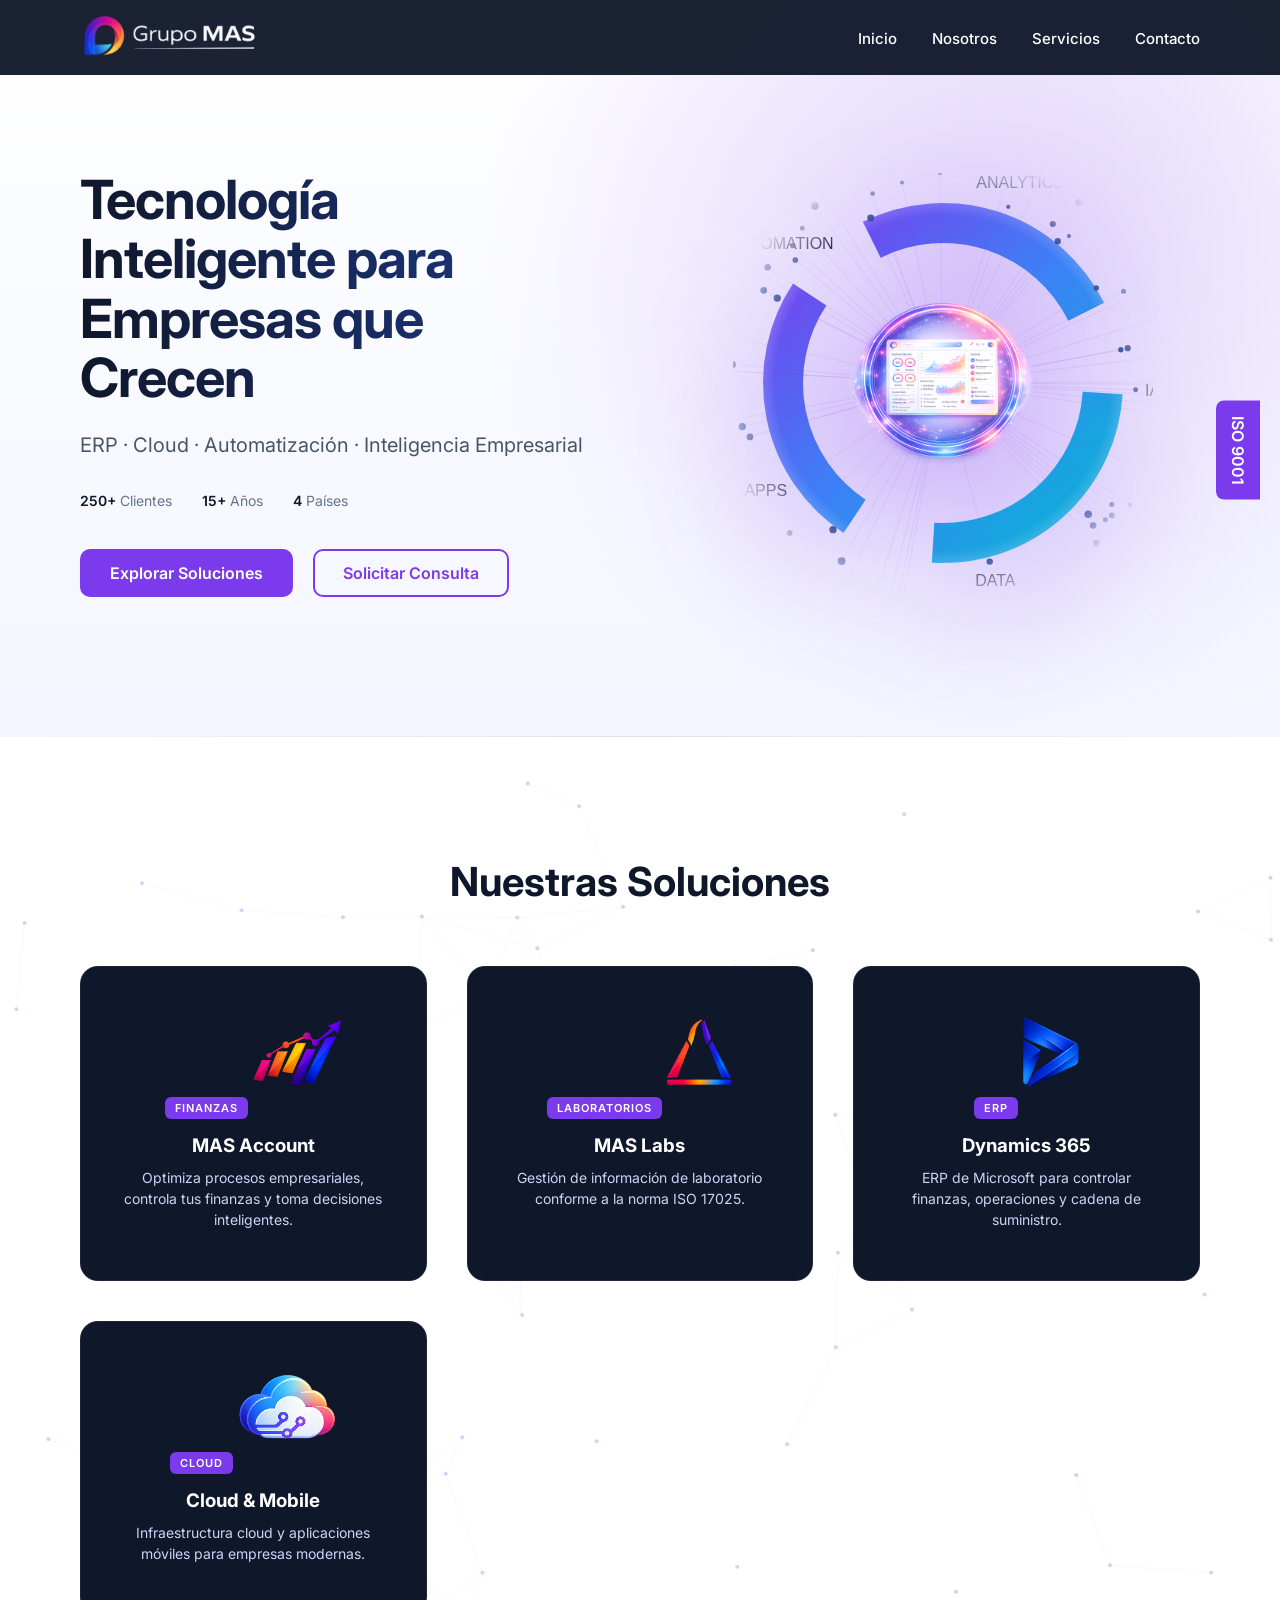
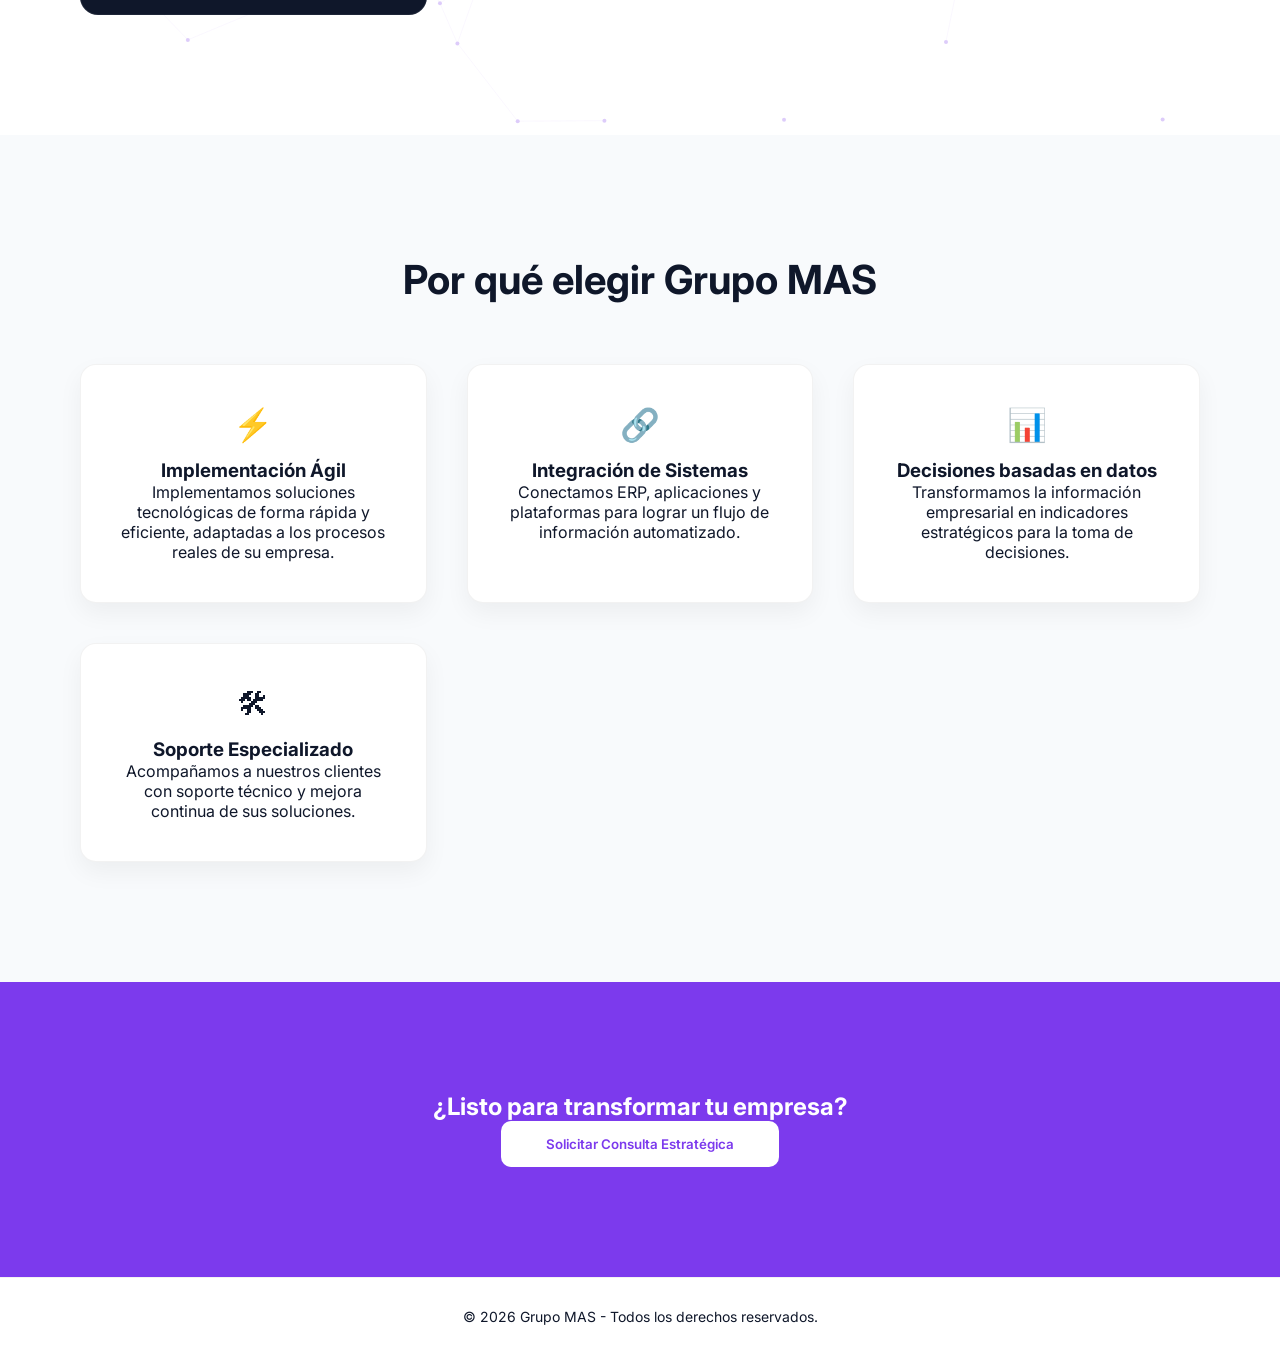
==== grupomas_pro_website/index.html @ be85bc99 "Add files via upload" ====
<!DOCTYPE html>
<html lang="es">
<head>
<meta charset="UTF-8">
<meta name="viewport" content="width=device-width, initial-scale=1.0">
<title>Grupo MAS | Tecnología Empresarial</title>

<link href="https://fonts.googleapis.com/css2?family=Inter:wght@400;500;600;700&display=swap" rel="stylesheet">

<style>
	
	/* ================= ISO LATERAL ================= */

.iso-tab{
position:fixed;
right:0;
top:50%;
transform:translateY(-50%);
z-index:9999;
display:flex;
align-items:center;
}

.iso-button{
background:#7c3aed;
color:white;
padding:15px 12px;
font-weight:600;
cursor:pointer;
border-radius:8px 0 0 8px;
writing-mode:vertical-rl;
text-orientation:mixed;
}

.iso-panel{
width:0;
overflow:hidden;
background:white;
transition:width 0.4s ease;
box-shadow:-5px 0 20px rgba(0,0,0,0.2);
display:flex;
align-items:center;
justify-content:center;
}

.iso-panel img{
width:100%;
height:auto;
max-width:300px;
margin:20px;
}

.iso-panel.open{
width:340px;
}

/* ================= RESET ================= */
*{
    margin:0;
    padding:0;
    box-sizing:border-box;
    font-family:'Inter',sans-serif;
}

body{
    background:#ffffff;
    color:#0f172a;
    overflow-x:hidden;
}

html{
    scroll-behavior:smooth;
}

/* ================= NAVBAR ================= */
.navbar{
    position:fixed;
    width:100%;
    height:75px;
    padding:0 80px;
    display:flex;
    align-items:center;
    justify-content:space-between;
    background:rgba(15,23,42,0.95);
    z-index:1000;
}

.logo{
    height:48px;
}

.navbar ul{
    list-style:none;
    display:flex;
    gap:35px;
}

.navbar a{
    text-decoration:none;
    color:white;
    font-size:15px;
    font-weight:500;
    transition:0.3s;
}

.navbar a:hover{
    color:#a78bfa;
}

/* ================= HERO ================= */
.hero{
    padding:170px 80px 140px;
    position:relative;
    overflow:hidden;
    background:
        radial-gradient(circle at 75% 35%, rgba(124,58,237,0.15) 0%, transparent 45%),
        linear-gradient(180deg,#ffffff 0%,#f4f6ff 100%);
}

/* halo grande decorativo */
.hero::before{
    content:"";
    position:absolute;
    width:1100px;
    height:1100px;
    background:radial-gradient(circle, rgba(124,58,237,0.08) 0%, transparent 70%);
    top:-350px;
    right:-350px;
    z-index:0;
}

/* línea inferior elegante */
.hero::after{
    content:"";
    position:absolute;
    bottom:0;
    left:0;
    width:100%;
    height:1px;
    background:linear-gradient(90deg, transparent, rgba(0,0,0,0.08), transparent);
}

.hero-container{
    position:relative;
    z-index:1;
    max-width:1200px;
    margin:auto;
    display:flex;
    align-items:center;
    justify-content:space-between;
    gap:90px;
}

.hero-text{
    flex:1;
}

.hero-badge{
    display:inline-block;
    font-size:13px;
    font-weight:600;
    letter-spacing:1px;
    text-transform:uppercase;
    color:#7c3aed;
    margin-bottom:20px;
}


	
.hero-text h1{
    font-size:54px;
    font-weight:700;
    line-height:1.1;
    margin-bottom:25px;
    letter-spacing:-1px;
    background:linear-gradient(90deg,#0f172a,#1e3a8a);
    -webkit-background-clip:text;
    -webkit-text-fill-color:transparent;
}

.hero-text p{
    font-size:20px;
    color:#475569;
    margin-bottom:35px;
}

.hero-stats{
    display:flex;
    gap:30px;
    margin-bottom:40px;
    font-size:14px;
    color:#64748b;
}

.hero-stats span{
    font-weight:600;
    color:#0f172a;
}

.hero-buttons{
    display:flex;
    gap:20px;
}

.btn-primary{
    background:#7c3aed;
    color:white;
    padding:14px 30px;
    border-radius:10px;
    text-decoration:none;
    font-weight:600;
    transition:0.3s ease;
}

.btn-primary:hover{
    transform:translateY(-3px);
    box-shadow:0 15px 30px rgba(124,58,237,0.4);
}

.btn-secondary{
    border:2px solid #7c3aed;
    color:#7c3aed;
    padding:12px 28px;
    border-radius:10px;
    text-decoration:none;
    font-weight:600;
    transition:0.3s ease;
}

.btn-secondary:hover{
    background:#7c3aed;
    color:white;
}
/* ================= AI VISUAL ================= */
.hero-visual{
    flex:1;
    display:flex;
    justify-content:center;
    align-items:center;
}

#aiCanvas{
    width:420px;
    height:420px;
    filter: drop-shadow(0 40px 60px rgba(124,58,237,0.35));
}
/* ================= SECTION ================= */

.section{
    padding:120px 80px;
    text-align:center;
    position:relative;
    overflow:hidden;
}

#bgNetwork{
position:absolute;
top:0;
left:0;
width:100%;
height:100%;
z-index:0;
opacity:0.25;
}

.section h2,
.grid{
position:relative;
z-index:2;
}

.section h2{
    font-size:40px;
    margin-bottom:60px;
}

/* ================= GRID ================= */
.grid{
    display:grid;
    grid-template-columns:repeat(auto-fit,minmax(280px,1fr));
    gap:40px;
}

.card{
    background:#0f172a;
    color:white;
    padding:50px 40px;
    border-radius:18px;
    border:1px solid rgba(255,255,255,0.06);
    transition:0.4s;
}

.card:hover{
    transform:translateY(-8px);
    box-shadow:0 25px 50px rgba(0,0,0,0.3);
}

.icon{
    height:70px;
    margin-bottom:25px;
}
	
	.tag{
    display:inline-block;
    font-size:11px;
    letter-spacing:1px;
    background:#7c3aed;
    padding:4px 10px;
    border-radius:6px;
    margin-bottom:15px;
    font-weight:600;
}

.card p{
    font-size:14px;
    color:#cbd5f5;
    margin-top:10px;
    line-height:1.5;
}
	/* ================= WHY SECTION ================= */

.why{
background:#f8fafc;
}

.why-card{
background:white;
padding:40px 35px;
border-radius:16px;
border:1px solid rgba(0,0,0,0.05);
box-shadow:0 10px 25px rgba(0,0,0,0.05);
transition:0.3s;
}

.why-card:hover{
transform:translateY(-6px);
box-shadow:0 20px 40px rgba(0,0,0,0.08);
}

.why-icon{
font-size:32px;
margin-bottom:15px;
}

/* ================= METRICS ================= */
.metrics{
    background:#eef2ff;
}

.metric-number{
    font-size:48px;
    font-weight:700;
    color:#7c3aed;
}

/* ================= SUCURSALES ================= */
.branches{
    background:#f8fafc;
}

.branch{
    background:white;
    padding:30px;
    border-radius:15px;
    border:1px solid rgba(0,0,0,0.05);
    box-shadow:0 10px 25px rgba(0,0,0,0.05);
}

.branch img{
    width:45px;
    margin-bottom:15px;
}

/* ================= CTA ================= */
.cta{
    background:#7c3aed;
    color:white;
    padding:110px 40px;
    text-align:center;
}

.cta button{
    background:white;
    color:#7c3aed;
    padding:15px 45px;
    border:none;
    border-radius:10px;
    font-weight:600;
    transition:0.3s;
}

.cta button:hover{
    transform:translateY(-3px);
}

/* ================= FOOTER ================= */
.footer{
    position:relative;
    padding:30px 50px;
    font-size:14px;
    background:white;
    border-top:1px solid rgba(0,0,0,0.05);
    text-align:center;
}

.footer img{
    position:absolute;
    right:40px;
    top:50%;
    transform:translateY(-50%);
    height:100px;
}
</style>
</head>
	
		<!-- ================= ISO ================= -->	
	
<div class="iso-tab">

<div class="iso-button" onclick="toggleISO()">
ISO 9001
</div>

<div class="iso-panel" id="isoPanel">
<img src="assets/images/ISO.jpg">
</div>

</div>

	<script>

function toggleISO(){

const panel = document.getElementById("isoPanel");

panel.classList.toggle("open");

}

</script>
	
<body>

<header class="navbar">
    <img src="assets/images/logo.png" class="logo">
    <nav>
        <ul>
            <li><a href="#">Inicio</a></li>
            <li><a href="#">Nosotros</a></li>
            <li><a href="#">Servicios</a></li>
            <li><a href="#">Contacto</a></li>
        </ul>
    </nav>
</header>

	

<section class="hero">
    <div class="hero-container">
        <div class="hero-text">
            <h1>Tecnología Inteligente para Empresas que Crecen</h1>
            <p>ERP · Cloud · Automatización · Inteligencia Empresarial</p>
			<div class="hero-stats">
    <div><span>250+</span> Clientes</div>
    <div><span>15+</span> Años</div>
    <div><span>4</span> Países</div>
</div>
            <div class="hero-buttons">
                <a href="#" class="btn-primary">Explorar Soluciones</a>
                <a href="#" class="btn-secondary">Solicitar Consulta</a>
            </div>
        </div>
        <div class="hero-visual">
            <canvas id="aiCanvas"></canvas>
        </div>
    </div>
</section>
	


<section class="section">

<canvas id="bgNetwork"></canvas>
   
	<h2>Nuestras Soluciones</h2>
    <div class="grid">

        <div class="card">
            <span class="tag">FINANZAS</span>
            <img src="assets/icons/mas_account.png" class="icon">
            <h3>MAS Account</h3>
            <p>Optimiza procesos empresariales, controla tus finanzas y toma decisiones inteligentes.</p>
        </div>

        <div class="card">
            <span class="tag">LABORATORIOS</span>
            <img src="assets/icons/mas_labs.png" class="icon">
            <h3>MAS Labs</h3>
            <p>Gestión de información de laboratorio conforme a la norma ISO 17025.</p>
        </div>

        <div class="card">
            <span class="tag">ERP</span>
            <img src="assets/icons/erp.png" class="icon">
            <h3>Dynamics 365</h3>
            <p>ERP de Microsoft para controlar finanzas, operaciones y cadena de suministro.</p>
        </div>

        <div class="card">
            <span class="tag">CLOUD</span>
            <img src="assets/icons/cloud.png" class="icon">
            <h3>Cloud & Mobile</h3>
            <p>Infraestructura cloud y aplicaciones móviles para empresas modernas.</p>
        </div>

    </div>
</section>

<section class="section why">

<h2>Por qué elegir Grupo MAS</h2>

<div class="grid">

<div class="why-card">
<div class="why-icon">⚡</div>
<h3>Implementación Ágil</h3>
<p>
Implementamos soluciones tecnológicas de forma rápida y eficiente,
adaptadas a los procesos reales de su empresa.
</p>
</div>

<div class="why-card">
<div class="why-icon">🔗</div>
<h3>Integración de Sistemas</h3>
<p>
Conectamos ERP, aplicaciones y plataformas para lograr
un flujo de información automatizado.
</p>
</div>

<div class="why-card">
<div class="why-icon">📊</div>
<h3>Decisiones basadas en datos</h3>
<p>
Transformamos la información empresarial en indicadores
estratégicos para la toma de decisiones.
</p>
</div>

<div class="why-card">
<div class="why-icon">🛠</div>
<h3>Soporte Especializado</h3>
<p>
Acompañamos a nuestros clientes con soporte técnico
y mejora continua de sus soluciones.
</p>
</div>

</div>

</section>

<section class="cta">
    <h2>¿Listo para transformar tu empresa?</h2>
    <button>Solicitar Consulta Estratégica</button>
</section>

<footer class="footer">
© 2026 Grupo MAS - Todos los derechos reservados.

</footer>

	

	
	<script>

const canvas = document.getElementById("aiCanvas");
const ctx = canvas.getContext("2d");

/* ===== CANVAS HI-RESOLUTION ===== */

const scale = window.devicePixelRatio;

canvas.width = canvas.offsetWidth * scale;
canvas.height = canvas.offsetHeight * scale;

ctx.scale(scale,scale);

const centerX = canvas.offsetWidth/2;
const centerY = canvas.offsetHeight/2;

let mouseX = centerX;
let mouseY = centerY;

canvas.addEventListener("mousemove",(e)=>{

const rect = canvas.getBoundingClientRect();

mouseX = e.clientX - rect.left;
mouseY = e.clientY - rect.top;

});


/* ================= IMAGEN CENTRAL ================= */

const dashboard = new Image();
dashboard.src = "assets/images/mas.logo.png";


/* ================= NODOS ================= */

const nodes = [];
const NODE_COUNT = 60;

for(let i=0;i<NODE_COUNT;i++){

nodes.push({

angle:Math.random()*Math.PI*2,
radius:180 + Math.random()*70,
speed:0.002 + Math.random()*0.003,
size:2 + Math.random()*2

});

}


/* ================= PALABRAS ================= */

const words = [
"IA",
"DATA",
"APPS",
"AUTOMATION",
"ANALYTICS"
];

let wordRotation = 0;


/* ================= ONDAS ================= */

function drawWaves(){

for(let i=1;i<5;i++){

ctx.beginPath();

ctx.arc(
centerX,
centerY,
260 + i*30,
0,
Math.PI*2
);

ctx.strokeStyle = "rgba(30,58,138,0.08)";
ctx.lineWidth = 2;

ctx.stroke();

}

}


/* ================= ANILLO IA ================= */

function drawRing(){

const radius = 160;
const thickness = 40;

ctx.lineWidth = thickness;

const segments = 3;

for(let i=0;i<segments;i++){

const start =
wordRotation +
(i*(Math.PI*2/segments));

const end =
start + Math.PI/2;

const gradient =
ctx.createLinearGradient(
centerX-radius,
centerY-radius,
centerX+radius,
centerY+radius
);

gradient.addColorStop(0,"#7c3aed");
gradient.addColorStop(0.5,"#3b82f6");
gradient.addColorStop(1,"#06b6d4");

ctx.strokeStyle = gradient;

ctx.beginPath();

ctx.arc(
centerX,
centerY,
radius,
start,
end
);

ctx.stroke();

}

}


/* ================= TEXTO ORBITANDO ================= */

function drawWords(){

const radius = 210;

ctx.font = "16px sans-serif";
ctx.fillStyle = "#0f172a";
ctx.textAlign = "center";

words.forEach((word,i)=>{

const angle =
wordRotation +
(i*(Math.PI*2/words.length));

const x =
centerX + Math.cos(angle)*radius;

const y =
centerY + Math.sin(angle)*radius;

ctx.fillText(word,x,y);

});

}


/* ================= NODOS ================= */

function drawNodes(){

nodes.forEach(node=>{

node.angle += node.speed;

const x =
centerX +
Math.cos(node.angle)*node.radius;

const y =
centerY +
Math.sin(node.angle)*node.radius;


/* línea núcleo */

ctx.beginPath();
ctx.moveTo(centerX,centerY);
ctx.lineTo(x,y);

ctx.strokeStyle = "rgba(124,58,237,0.10)";
ctx.lineWidth = 1;

ctx.stroke();


/* interacción mouse */

const dx = x-mouseX;
const dy = y-mouseY;

const dist = Math.sqrt(dx*dx + dy*dy);

if(dist < 60){

ctx.beginPath();
ctx.moveTo(mouseX,mouseY);
ctx.lineTo(x,y);

ctx.strokeStyle = "rgba(59,130,246,0.15)";
ctx.lineWidth = 1;

ctx.stroke();

}


/* nodo */

ctx.beginPath();
ctx.arc(x,y,node.size,0,Math.PI*2);

ctx.fillStyle = "#1e3a8a";

ctx.fill();

});

}


/* ================= IMAGEN CENTRAL ================= */

function drawCore(){

const imgSize =
Math.min(canvas.offsetWidth,canvas.offsetHeight) * 0.70;

const ratio =
dashboard.width / dashboard.height;

let drawWidth = imgSize;
let drawHeight = imgSize;

if(ratio > 1){

drawHeight = imgSize / ratio;

}else{

drawWidth = imgSize * ratio;

}

ctx.drawImage(

dashboard,

centerX - drawWidth/2,
centerY - drawHeight/2,

drawWidth,
drawHeight

);

}


/* ================= DIFUMINADO BORDE ================= */

function fadeEdges(){

const gradient = ctx.createRadialGradient(
centerX,
centerY,
canvas.offsetHeight*0.4,
centerX,
centerY,
canvas.offsetHeight*0.55
);

gradient.addColorStop(0,"rgba(0,0,0,0)");
gradient.addColorStop(1,"rgba(255,255,255,1)");

ctx.globalCompositeOperation = "destination-out";

ctx.fillStyle = gradient;

ctx.beginPath();
ctx.arc(centerX,centerY,canvas.offsetHeight,0,Math.PI*2);
ctx.fill();

ctx.globalCompositeOperation = "source-over";

}


/* ================= ANIMACION ================= */

function animate(){

ctx.clearRect(
0,
0,
canvas.offsetWidth,
canvas.offsetHeight
);

drawWaves();

drawRing();

drawNodes();

drawWords();

drawCore();

fadeEdges();

wordRotation += 0.002;

requestAnimationFrame(animate);

}


dashboard.onload = function(){

animate();

};

</script>
	
	

	

<script>

/* script del fondo */

const bgCanvas = document.getElementById("bgNetwork");
const bgCtx = bgCanvas.getContext("2d");

function resizeBG(){
bgCanvas.width = bgCanvas.offsetWidth;
bgCanvas.height = bgCanvas.offsetHeight;
}

resizeBG();
window.addEventListener("resize",resizeBG);

const particles = [];
const COUNT = 60;

for(let i=0;i<COUNT;i++){

particles.push({
x:Math.random()*bgCanvas.width,
y:Math.random()*bgCanvas.height,
vx:(Math.random()-0.5)*0.4,
vy:(Math.random()-0.5)*0.4
});

}

function animateBG(){

bgCtx.clearRect(0,0,bgCanvas.width,bgCanvas.height);

particles.forEach(p=>{

p.x += p.vx;
p.y += p.vy;

if(p.x<0||p.x>bgCanvas.width) p.vx*=-1;
if(p.y<0||p.y>bgCanvas.height) p.vy*=-1;

bgCtx.beginPath();
bgCtx.arc(p.x,p.y,2,0,Math.PI*2);
bgCtx.fillStyle="#7c3aed";
bgCtx.fill();

particles.forEach(p2=>{

const dx=p.x-p2.x;
const dy=p.y-p2.y;
const dist=Math.sqrt(dx*dx+dy*dy);

if(dist<120){

bgCtx.beginPath();
bgCtx.moveTo(p.x,p.y);
bgCtx.lineTo(p2.x,p2.y);
bgCtx.strokeStyle="rgba(124,58,237,0.08)";
bgCtx.stroke();

}

});

});

requestAnimationFrame(animateBG);

}

animateBG();

</script>

</body>

</html>
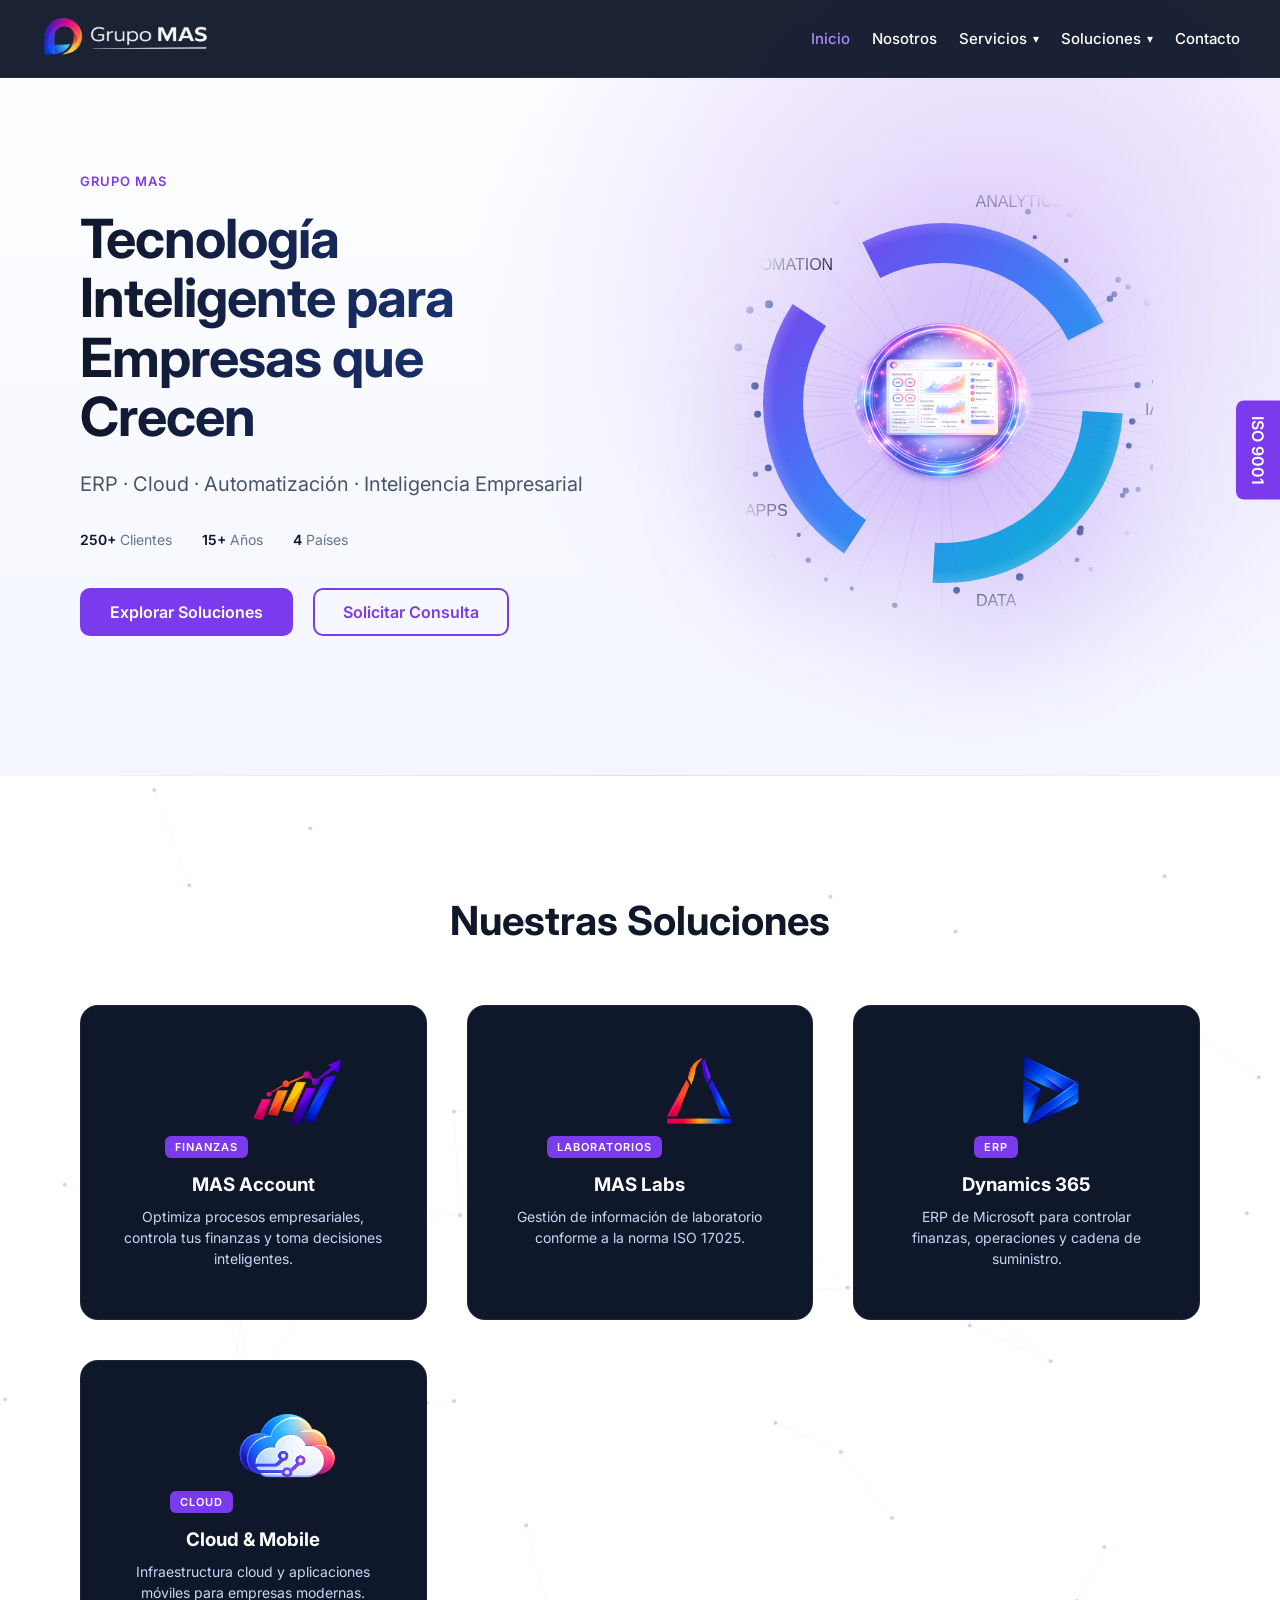
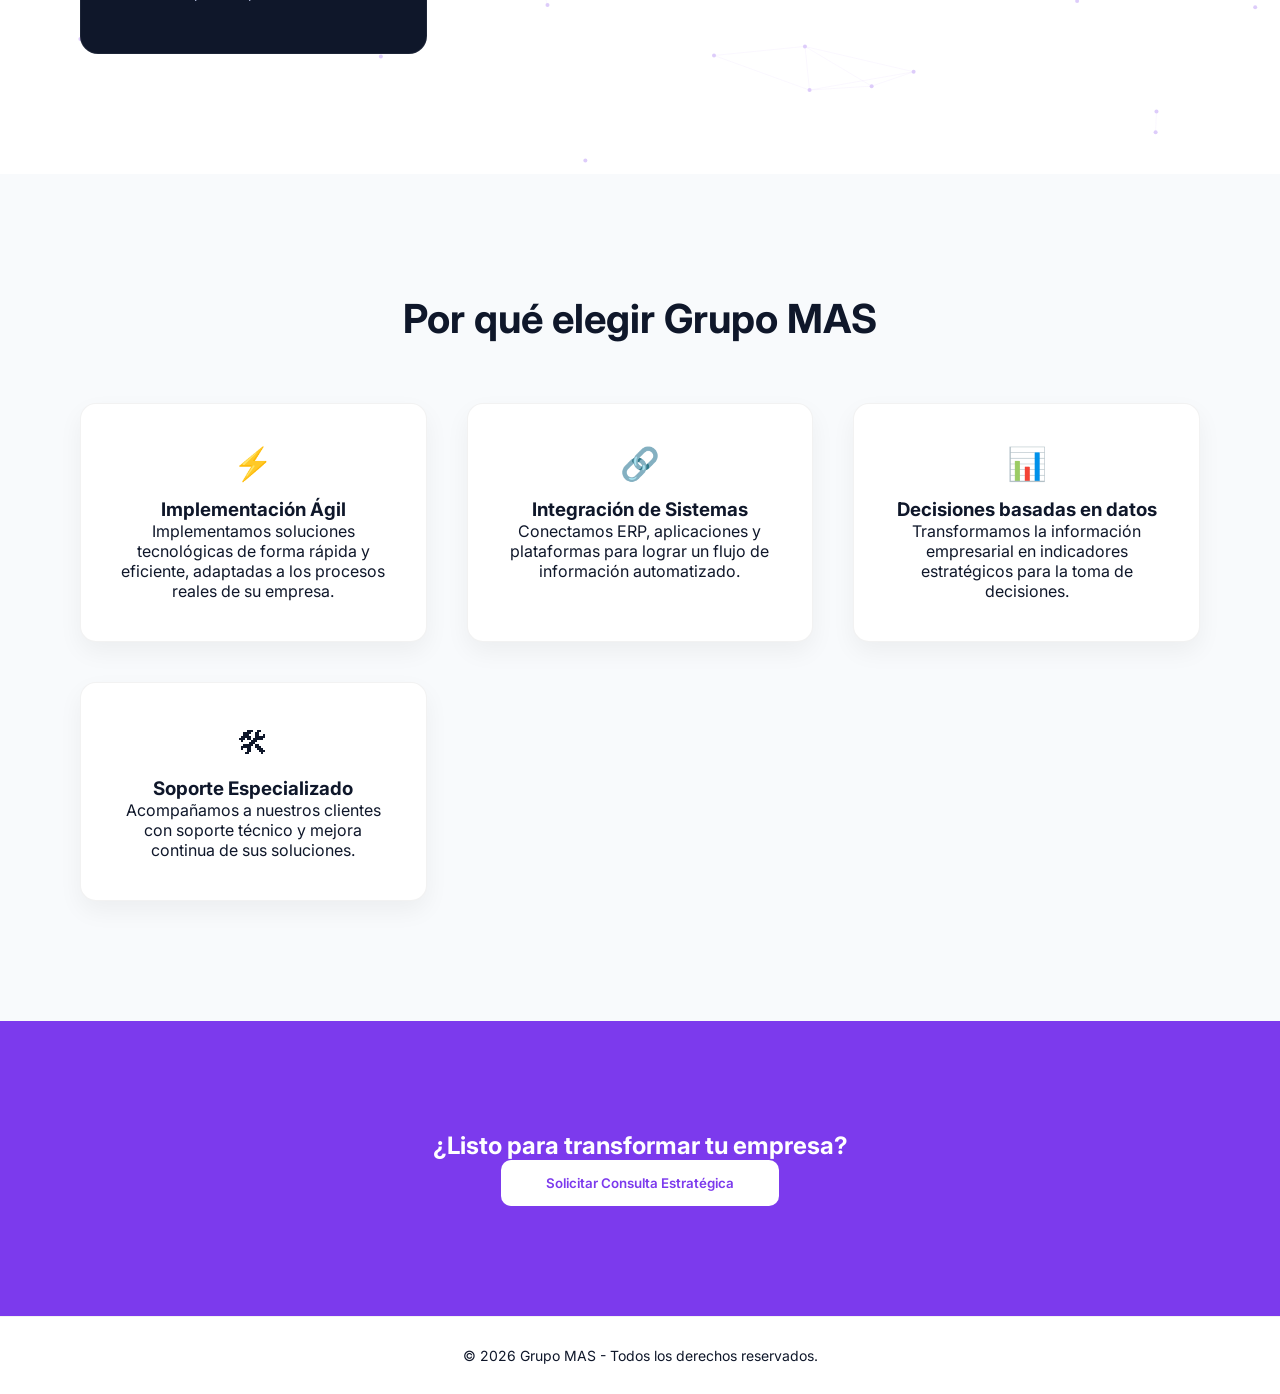
==== commit 0d6eaf29: "Actualizacion web general" ====
--- a/grupomas_pro_website/index.html
+++ b/grupomas_pro_website/index.html
@@ -8,9 +8,7 @@
 <link href="https://fonts.googleapis.com/css2?family=Inter:wght@400;500;600;700&display=swap" rel="stylesheet">
 
 <style>
-	
-	/* ================= ISO LATERAL ================= */
-
+/* ================= ISO LATERAL ================= */
 .iso-tab{
 position:fixed;
 right:0;
@@ -56,201 +54,300 @@
 
 /* ================= RESET ================= */
 *{
-    margin:0;
-    padding:0;
-    box-sizing:border-box;
-    font-family:'Inter',sans-serif;
+margin:0;
+padding:0;
+box-sizing:border-box;
+font-family:'Inter',sans-serif;
 }
 
 body{
-    background:#ffffff;
-    color:#0f172a;
-    overflow-x:hidden;
+background:#ffffff;
+color:#0f172a;
+overflow-x:hidden;
 }
 
 html{
-    scroll-behavior:smooth;
+scroll-behavior:smooth;
+}
+
+a{
+text-decoration:none;
+color:inherit;
 }
 
 /* ================= NAVBAR ================= */
 .navbar{
-    position:fixed;
-    width:100%;
-    height:75px;
-    padding:0 80px;
-    display:flex;
-    align-items:center;
-    justify-content:space-between;
-    background:rgba(15,23,42,0.95);
-    z-index:1000;
+position:fixed;
+top:0;
+left:0;
+width:100%;
+height:78px;
+display:flex;
+align-items:center;
+z-index:1000;
+background:rgba(15,23,42,0.95);
+backdrop-filter:blur(10px);
+border-bottom:1px solid rgba(255,255,255,0.06);
+}
+
+.navbar-inner{
+width:min(1200px, calc(100% - 40px));
+margin:0 auto;
+display:flex;
+align-items:center;
+justify-content:space-between;
+gap:20px;
+}
+
+.logo-link{
+display:flex;
+align-items:center;
+flex-shrink:0;
 }
 
 .logo{
-    height:48px;
-}
-
-.navbar ul{
-    list-style:none;
-    display:flex;
-    gap:35px;
-}
-
-.navbar a{
-    text-decoration:none;
-    color:white;
-    font-size:15px;
-    font-weight:500;
-    transition:0.3s;
-}
-
-.navbar a:hover{
-    color:#a78bfa;
+height:46px;
+width:auto;
+max-height:46px;
+object-fit:contain;
+display:block;
+}
+
+.nav-links{
+list-style:none;
+display:flex;
+align-items:center;
+gap:22px;
+}
+
+.nav-links > li{
+position:relative;
+}
+
+.nav-links a{
+color:#fff;
+font-size:15px;
+font-weight:500;
+transition:0.3s;
+display:flex;
+align-items:center;
+gap:6px;
+}
+
+.nav-links a:hover,
+.nav-links a.active{
+color:#a78bfa;
+}
+
+.arrow{
+font-size:12px;
+}
+
+.nav-cta{
+padding:10px 16px;
+background:#7c3aed;
+border-radius:10px;
+font-weight:700;
+}
+
+.nav-cta:hover{
+background:#6d28d9;
+color:#fff !important;
+}
+
+.has-dropdown .dropdown-menu{
+position:absolute;
+top:calc(100% + 14px);
+left:0;
+min-width:220px;
+background:#ffffff;
+border:1px solid rgba(15,23,42,0.08);
+border-radius:16px;
+box-shadow:0 20px 40px rgba(15,23,42,0.12);
+padding:10px 0;
+list-style:none;
+opacity:0;
+visibility:hidden;
+transform:translateY(8px);
+transition:all 0.25s ease;
+z-index:1001;
+}
+
+.has-dropdown:hover .dropdown-menu{
+opacity:1;
+visibility:visible;
+transform:translateY(0);
+}
+
+.dropdown-menu li{
+width:100%;
+}
+
+.dropdown-menu a{
+color:#0f172a;
+padding:11px 16px;
+display:block;
+font-size:14px;
+font-weight:500;
+}
+
+.dropdown-menu a:hover{
+background:#f8fafc;
+color:#7c3aed;
+}
+
+.nav-toggle{
+display:none;
+background:none;
+border:none;
+color:white;
+font-size:28px;
+cursor:pointer;
 }
 
 /* ================= HERO ================= */
 .hero{
-    padding:170px 80px 140px;
-    position:relative;
-    overflow:hidden;
-    background:
-        radial-gradient(circle at 75% 35%, rgba(124,58,237,0.15) 0%, transparent 45%),
-        linear-gradient(180deg,#ffffff 0%,#f4f6ff 100%);
+padding:170px 80px 140px;
+position:relative;
+overflow:hidden;
+background:
+radial-gradient(circle at 75% 35%, rgba(124,58,237,0.15) 0%, transparent 45%),
+linear-gradient(180deg,#ffffff 0%,#f4f6ff 100%);
 }
 
 /* halo grande decorativo */
 .hero::before{
-    content:"";
-    position:absolute;
-    width:1100px;
-    height:1100px;
-    background:radial-gradient(circle, rgba(124,58,237,0.08) 0%, transparent 70%);
-    top:-350px;
-    right:-350px;
-    z-index:0;
+content:"";
+position:absolute;
+width:1100px;
+height:1100px;
+background:radial-gradient(circle, rgba(124,58,237,0.08) 0%, transparent 70%);
+top:-350px;
+right:-350px;
+z-index:0;
 }
 
 /* línea inferior elegante */
 .hero::after{
-    content:"";
-    position:absolute;
-    bottom:0;
-    left:0;
-    width:100%;
-    height:1px;
-    background:linear-gradient(90deg, transparent, rgba(0,0,0,0.08), transparent);
+content:"";
+position:absolute;
+bottom:0;
+left:0;
+width:100%;
+height:1px;
+background:linear-gradient(90deg, transparent, rgba(0,0,0,0.08), transparent);
 }
 
 .hero-container{
-    position:relative;
-    z-index:1;
-    max-width:1200px;
-    margin:auto;
-    display:flex;
-    align-items:center;
-    justify-content:space-between;
-    gap:90px;
+position:relative;
+z-index:1;
+max-width:1200px;
+margin:auto;
+display:flex;
+align-items:center;
+justify-content:space-between;
+gap:90px;
 }
 
 .hero-text{
-    flex:1;
+flex:1;
 }
 
 .hero-badge{
-    display:inline-block;
-    font-size:13px;
-    font-weight:600;
-    letter-spacing:1px;
-    text-transform:uppercase;
-    color:#7c3aed;
-    margin-bottom:20px;
-}
-
-
-	
+display:inline-block;
+font-size:13px;
+font-weight:600;
+letter-spacing:1px;
+text-transform:uppercase;
+color:#7c3aed;
+margin-bottom:20px;
+}
+
 .hero-text h1{
-    font-size:54px;
-    font-weight:700;
-    line-height:1.1;
-    margin-bottom:25px;
-    letter-spacing:-1px;
-    background:linear-gradient(90deg,#0f172a,#1e3a8a);
-    -webkit-background-clip:text;
-    -webkit-text-fill-color:transparent;
+font-size:54px;
+font-weight:700;
+line-height:1.1;
+margin-bottom:25px;
+letter-spacing:-1px;
+background:linear-gradient(90deg,#0f172a,#1e3a8a);
+-webkit-background-clip:text;
+-webkit-text-fill-color:transparent;
 }
 
 .hero-text p{
-    font-size:20px;
-    color:#475569;
-    margin-bottom:35px;
+font-size:20px;
+color:#475569;
+margin-bottom:35px;
 }
 
 .hero-stats{
-    display:flex;
-    gap:30px;
-    margin-bottom:40px;
-    font-size:14px;
-    color:#64748b;
+display:flex;
+gap:30px;
+margin-bottom:40px;
+font-size:14px;
+color:#64748b;
 }
 
 .hero-stats span{
-    font-weight:600;
-    color:#0f172a;
+font-weight:600;
+color:#0f172a;
 }
 
 .hero-buttons{
-    display:flex;
-    gap:20px;
+display:flex;
+gap:20px;
 }
 
 .btn-primary{
-    background:#7c3aed;
-    color:white;
-    padding:14px 30px;
-    border-radius:10px;
-    text-decoration:none;
-    font-weight:600;
-    transition:0.3s ease;
+background:#7c3aed;
+color:white;
+padding:14px 30px;
+border-radius:10px;
+text-decoration:none;
+font-weight:600;
+transition:0.3s ease;
 }
 
 .btn-primary:hover{
-    transform:translateY(-3px);
-    box-shadow:0 15px 30px rgba(124,58,237,0.4);
+transform:translateY(-3px);
+box-shadow:0 15px 30px rgba(124,58,237,0.4);
 }
 
 .btn-secondary{
-    border:2px solid #7c3aed;
-    color:#7c3aed;
-    padding:12px 28px;
-    border-radius:10px;
-    text-decoration:none;
-    font-weight:600;
-    transition:0.3s ease;
+border:2px solid #7c3aed;
+color:#7c3aed;
+padding:12px 28px;
+border-radius:10px;
+text-decoration:none;
+font-weight:600;
+transition:0.3s ease;
 }
 
 .btn-secondary:hover{
-    background:#7c3aed;
-    color:white;
-}
+background:#7c3aed;
+color:white;
+}
+
 /* ================= AI VISUAL ================= */
 .hero-visual{
-    flex:1;
-    display:flex;
-    justify-content:center;
-    align-items:center;
+flex:1;
+display:flex;
+justify-content:center;
+align-items:center;
 }
 
 #aiCanvas{
-    width:420px;
-    height:420px;
-    filter: drop-shadow(0 40px 60px rgba(124,58,237,0.35));
-}
+width:420px;
+height:420px;
+filter:drop-shadow(0 40px 60px rgba(124,58,237,0.35));
+}
+
 /* ================= SECTION ================= */
-
 .section{
-    padding:120px 80px;
-    text-align:center;
-    position:relative;
-    overflow:hidden;
+padding:120px 80px;
+text-align:center;
+position:relative;
+overflow:hidden;
 }
 
 #bgNetwork{
@@ -270,55 +367,55 @@
 }
 
 .section h2{
-    font-size:40px;
-    margin-bottom:60px;
+font-size:40px;
+margin-bottom:60px;
 }
 
 /* ================= GRID ================= */
 .grid{
-    display:grid;
-    grid-template-columns:repeat(auto-fit,minmax(280px,1fr));
-    gap:40px;
+display:grid;
+grid-template-columns:repeat(auto-fit,minmax(280px,1fr));
+gap:40px;
 }
 
 .card{
-    background:#0f172a;
-    color:white;
-    padding:50px 40px;
-    border-radius:18px;
-    border:1px solid rgba(255,255,255,0.06);
-    transition:0.4s;
+background:#0f172a;
+color:white;
+padding:50px 40px;
+border-radius:18px;
+border:1px solid rgba(255,255,255,0.06);
+transition:0.4s;
 }
 
 .card:hover{
-    transform:translateY(-8px);
-    box-shadow:0 25px 50px rgba(0,0,0,0.3);
+transform:translateY(-8px);
+box-shadow:0 25px 50px rgba(0,0,0,0.3);
 }
 
 .icon{
-    height:70px;
-    margin-bottom:25px;
-}
-	
-	.tag{
-    display:inline-block;
-    font-size:11px;
-    letter-spacing:1px;
-    background:#7c3aed;
-    padding:4px 10px;
-    border-radius:6px;
-    margin-bottom:15px;
-    font-weight:600;
+height:70px;
+margin-bottom:25px;
+}
+
+.tag{
+display:inline-block;
+font-size:11px;
+letter-spacing:1px;
+background:#7c3aed;
+padding:4px 10px;
+border-radius:6px;
+margin-bottom:15px;
+font-weight:600;
 }
 
 .card p{
-    font-size:14px;
-    color:#cbd5f5;
-    margin-top:10px;
-    line-height:1.5;
-}
-	/* ================= WHY SECTION ================= */
-
+font-size:14px;
+color:#cbd5f5;
+margin-top:10px;
+line-height:1.5;
+}
+
+/* ================= WHY SECTION ================= */
 .why{
 background:#f8fafc;
 }
@@ -344,249 +441,397 @@
 
 /* ================= METRICS ================= */
 .metrics{
-    background:#eef2ff;
+background:#eef2ff;
 }
 
 .metric-number{
-    font-size:48px;
-    font-weight:700;
-    color:#7c3aed;
+font-size:48px;
+font-weight:700;
+color:#7c3aed;
 }
 
 /* ================= SUCURSALES ================= */
 .branches{
-    background:#f8fafc;
+background:#f8fafc;
 }
 
 .branch{
-    background:white;
-    padding:30px;
-    border-radius:15px;
-    border:1px solid rgba(0,0,0,0.05);
-    box-shadow:0 10px 25px rgba(0,0,0,0.05);
+background:white;
+padding:30px;
+border-radius:15px;
+border:1px solid rgba(0,0,0,0.05);
+box-shadow:0 10px 25px rgba(0,0,0,0.05);
 }
 
 .branch img{
-    width:45px;
-    margin-bottom:15px;
+width:45px;
+margin-bottom:15px;
 }
 
 /* ================= CTA ================= */
 .cta{
-    background:#7c3aed;
-    color:white;
-    padding:110px 40px;
-    text-align:center;
+background:#7c3aed;
+color:white;
+padding:110px 40px;
+text-align:center;
 }
 
 .cta button{
-    background:white;
-    color:#7c3aed;
-    padding:15px 45px;
-    border:none;
-    border-radius:10px;
-    font-weight:600;
-    transition:0.3s;
+background:white;
+color:#7c3aed;
+padding:15px 45px;
+border:none;
+border-radius:10px;
+font-weight:600;
+transition:0.3s;
+cursor:pointer;
 }
 
 .cta button:hover{
-    transform:translateY(-3px);
+transform:translateY(-3px);
 }
 
 /* ================= FOOTER ================= */
 .footer{
-    position:relative;
-    padding:30px 50px;
-    font-size:14px;
-    background:white;
-    border-top:1px solid rgba(0,0,0,0.05);
-    text-align:center;
+position:relative;
+padding:30px 50px;
+font-size:14px;
+background:white;
+border-top:1px solid rgba(0,0,0,0.05);
+text-align:center;
 }
 
 .footer img{
-    position:absolute;
-    right:40px;
-    top:50%;
-    transform:translateY(-50%);
-    height:100px;
+position:absolute;
+right:40px;
+top:50%;
+transform:translateY(-50%);
+height:100px;
+}
+
+/* ================= RESPONSIVE ================= */
+@media (max-width: 1080px){
+.hero-container{
+flex-direction:column;
+text-align:center;
+gap:50px;
+}
+
+.hero-stats{
+justify-content:center;
+flex-wrap:wrap;
+}
+
+.hero-buttons{
+justify-content:center;
+flex-wrap:wrap;
+}
+
+.footer img{
+display:none;
+}
+}
+
+@media (max-width: 900px){
+.nav-toggle{
+display:block;
+}
+
+.nav-links{
+position:absolute;
+top:78px;
+left:0;
+width:100%;
+background:rgba(15,23,42,0.98);
+flex-direction:column;
+align-items:flex-start;
+padding:22px 20px;
+display:none;
+gap:14px;
+}
+
+.nav-links.show{
+display:flex;
+}
+
+.nav-links > li{
+width:100%;
+}
+
+.nav-links > li > a{
+width:100%;
+justify-content:space-between;
+}
+
+.has-dropdown .dropdown-menu{
+position:static;
+opacity:1;
+visibility:visible;
+transform:none;
+background:rgba(255,255,255,0.04);
+border:1px solid rgba(255,255,255,0.08);
+box-shadow:none;
+margin-top:10px;
+display:none;
+width:100%;
+}
+
+.has-dropdown.open .dropdown-menu{
+display:block;
+}
+
+.dropdown-menu a{
+color:#e2e8f0;
+}
+
+.dropdown-menu a:hover{
+background:rgba(255,255,255,0.06);
+color:#c4b5fd;
+}
+}
+
+@media (max-width: 820px){
+.hero{
+padding:145px 24px 90px;
+}
+
+.section{
+padding:90px 24px;
+}
+
+.hero-text h1{
+font-size:40px;
+}
+
+.hero-text p{
+font-size:18px;
+}
+
+.section h2{
+font-size:32px;
+}
+
+#aiCanvas{
+width:320px;
+height:320px;
+}
+
+.iso-tab{
+display:none;
+}
+}
+
+@media (max-width: 520px){
+.hero-text h1{
+font-size:32px;
+}
+
+.hero-buttons{
+flex-direction:column;
+}
+
+.hero-stats{
+flex-direction:column;
+gap:12px;
+}
 }
 </style>
 </head>
-	
-		<!-- ================= ISO ================= -->	
-	
+
+<body>
+
+<!-- ================= ISO ================= -->
 <div class="iso-tab">
-
-<div class="iso-button" onclick="toggleISO()">
-ISO 9001
+  <div class="iso-button" onclick="toggleISO()">ISO 9001</div>
+  <div class="iso-panel" id="isoPanel">
+    <img src="assets/images/ISO.jpg" alt="ISO 9001">
+  </div>
 </div>
 
-<div class="iso-panel" id="isoPanel">
-<img src="assets/images/ISO.jpg">
-</div>
-
-</div>
-
-	<script>
-
+<!-- ================= NAVBAR ================= -->
+<header class="navbar">
+  <div class="navbar-inner">
+    <a href="index.html" class="logo-link">
+      <img src="assets/images/logo.png" class="logo" alt="Grupo MAS">
+    </a>
+
+    <button class="nav-toggle" onclick="toggleMenu()">☰</button>
+
+    <nav>
+      <ul class="nav-links" id="navLinks">
+        <li><a href="index.html" class="active">Inicio</a></li>
+        <li><a href="Nosotros.html">Nosotros</a></li>
+
+        <li class="has-dropdown">
+          <a href="servicios.html">Servicios <span class="arrow">▾</span></a>
+          <ul class="dropdown-menu">
+            <li><a href="servicios.html#adaptacion">Adaptación / Localización</a></li>
+            <li><a href="servicios.html#desarrollo">Desarrollo</a></li>
+            <li><a href="servicios.html#consultoria">Consultoría Funcional</a></li>
+            <li><a href="servicios.html#arca">Servicios ARCA</a></li>
+            <li><a href="servicios.html#movil">Desarrollo Móvil</a></li>
+          </ul>
+        </li>
+
+        <li class="has-dropdown">
+          <a href="#">Soluciones <span class="arrow">▾</span></a>
+          <ul class="dropdown-menu">
+            <li><a href="https://www.masaccount.com.ar/" target="_blank">Mas Account</a></li>
+            <li><a href="https://www.maslabs.com.ar/" target="_blank">Mas Labs</a></li>
+            <li><a href="https://www.microsoft.com/es-es/dynamics-365/products/business-central">Business Central</a></li>
+          </ul>
+        </li>
+
+        <li><a href="contacto.html">Contacto</a></li>
+        
+        
+      </ul>
+    </nav>
+  </div>
+</header>
+
+<section class="hero">
+  <div class="hero-container">
+    <div class="hero-text">
+      <div class="hero-badge">GRUPO MAS</div>
+      <h1>Tecnología Inteligente para Empresas que Crecen</h1>
+      <p>ERP · Cloud · Automatización · Inteligencia Empresarial</p>
+
+      <div class="hero-stats">
+        <div><span>250+</span> Clientes</div>
+        <div><span>15+</span> Años</div>
+        <div><span>4</span> Países</div>
+      </div>
+
+      <div class="hero-buttons">
+        <a href="#" class="btn-primary">Explorar Soluciones</a>
+        <a href="contacto.html" class="btn-secondary">Solicitar Consulta</a>
+      </div>
+    </div>
+
+    <div class="hero-visual">
+      <canvas id="aiCanvas"></canvas>
+    </div>
+  </div>
+</section>
+
+<section class="section">
+  <canvas id="bgNetwork"></canvas>
+
+  <h2>Nuestras Soluciones</h2>
+  <div class="grid">
+
+    <div class="card">
+      <span class="tag">FINANZAS</span>
+      <img src="assets/icons/mas_account.png" class="icon" alt="MAS Account">
+      <h3>MAS Account</h3>
+      <p>Optimiza procesos empresariales, controla tus finanzas y toma decisiones inteligentes.</p>
+    </div>
+
+    <div class="card">
+      <span class="tag">LABORATORIOS</span>
+      <img src="assets/icons/mas_labs.png" class="icon" alt="MAS Labs">
+      <h3>MAS Labs</h3>
+      <p>Gestión de información de laboratorio conforme a la norma ISO 17025.</p>
+    </div>
+
+    <div class="card">
+      <span class="tag">ERP</span>
+      <img src="assets/icons/erp.png" class="icon" alt="Dynamics 365">
+      <h3>Dynamics 365</h3>
+      <p>ERP de Microsoft para controlar finanzas, operaciones y cadena de suministro.</p>
+    </div>
+
+    <div class="card">
+      <span class="tag">CLOUD</span>
+      <img src="assets/icons/cloud.png" class="icon" alt="Cloud & Mobile">
+      <h3>Cloud & Mobile</h3>
+      <p>Infraestructura cloud y aplicaciones móviles para empresas modernas.</p>
+    </div>
+
+  </div>
+</section>
+
+<section class="section why">
+  <h2>Por qué elegir Grupo MAS</h2>
+
+  <div class="grid">
+    <div class="why-card">
+      <div class="why-icon">⚡</div>
+      <h3>Implementación Ágil</h3>
+      <p>
+        Implementamos soluciones tecnológicas de forma rápida y eficiente,
+        adaptadas a los procesos reales de su empresa.
+      </p>
+    </div>
+
+    <div class="why-card">
+      <div class="why-icon">🔗</div>
+      <h3>Integración de Sistemas</h3>
+      <p>
+        Conectamos ERP, aplicaciones y plataformas para lograr
+        un flujo de información automatizado.
+      </p>
+    </div>
+
+    <div class="why-card">
+      <div class="why-icon">📊</div>
+      <h3>Decisiones basadas en datos</h3>
+      <p>
+        Transformamos la información empresarial en indicadores
+        estratégicos para la toma de decisiones.
+      </p>
+    </div>
+
+    <div class="why-card">
+      <div class="why-icon">🛠</div>
+      <h3>Soporte Especializado</h3>
+      <p>
+        Acompañamos a nuestros clientes con soporte técnico
+        y mejora continua de sus soluciones.
+      </p>
+    </div>
+  </div>
+</section>
+
+<section class="cta">
+  <h2>¿Listo para transformar tu empresa?</h2>
+  <button onclick="window.location.href='contacto.html'">Solicitar Consulta Estratégica</button>
+</section>
+
+<footer class="footer">
+  © 2026 Grupo MAS - Todos los derechos reservados.
+</footer>
+
+<script>
 function toggleISO(){
-
-const panel = document.getElementById("isoPanel");
-
-panel.classList.toggle("open");
-
-}
-
+  const panel = document.getElementById("isoPanel");
+  panel.classList.toggle("open");
+}
+
+function toggleMenu(){
+  const nav = document.getElementById("navLinks");
+  nav.classList.toggle("show");
+}
+
+document.querySelectorAll(".has-dropdown > a").forEach(function(link){
+  link.addEventListener("click", function(e){
+    if(window.innerWidth <= 900){
+      e.preventDefault();
+      this.parentElement.classList.toggle("open");
+    }
+  });
+});
 </script>
-	
-<body>
-
-<header class="navbar">
-    <img src="assets/images/logo.png" class="logo">
-    <nav>
-        <ul>
-            <li><a href="#">Inicio</a></li>
-            <li><a href="#">Nosotros</a></li>
-            <li><a href="#">Servicios</a></li>
-            <li><a href="#">Contacto</a></li>
-        </ul>
-    </nav>
-</header>
-
-	
-
-<section class="hero">
-    <div class="hero-container">
-        <div class="hero-text">
-            <h1>Tecnología Inteligente para Empresas que Crecen</h1>
-            <p>ERP · Cloud · Automatización · Inteligencia Empresarial</p>
-			<div class="hero-stats">
-    <div><span>250+</span> Clientes</div>
-    <div><span>15+</span> Años</div>
-    <div><span>4</span> Países</div>
-</div>
-            <div class="hero-buttons">
-                <a href="#" class="btn-primary">Explorar Soluciones</a>
-                <a href="#" class="btn-secondary">Solicitar Consulta</a>
-            </div>
-        </div>
-        <div class="hero-visual">
-            <canvas id="aiCanvas"></canvas>
-        </div>
-    </div>
-</section>
-	
-
-
-<section class="section">
-
-<canvas id="bgNetwork"></canvas>
-   
-	<h2>Nuestras Soluciones</h2>
-    <div class="grid">
-
-        <div class="card">
-            <span class="tag">FINANZAS</span>
-            <img src="assets/icons/mas_account.png" class="icon">
-            <h3>MAS Account</h3>
-            <p>Optimiza procesos empresariales, controla tus finanzas y toma decisiones inteligentes.</p>
-        </div>
-
-        <div class="card">
-            <span class="tag">LABORATORIOS</span>
-            <img src="assets/icons/mas_labs.png" class="icon">
-            <h3>MAS Labs</h3>
-            <p>Gestión de información de laboratorio conforme a la norma ISO 17025.</p>
-        </div>
-
-        <div class="card">
-            <span class="tag">ERP</span>
-            <img src="assets/icons/erp.png" class="icon">
-            <h3>Dynamics 365</h3>
-            <p>ERP de Microsoft para controlar finanzas, operaciones y cadena de suministro.</p>
-        </div>
-
-        <div class="card">
-            <span class="tag">CLOUD</span>
-            <img src="assets/icons/cloud.png" class="icon">
-            <h3>Cloud & Mobile</h3>
-            <p>Infraestructura cloud y aplicaciones móviles para empresas modernas.</p>
-        </div>
-
-    </div>
-</section>
-
-<section class="section why">
-
-<h2>Por qué elegir Grupo MAS</h2>
-
-<div class="grid">
-
-<div class="why-card">
-<div class="why-icon">⚡</div>
-<h3>Implementación Ágil</h3>
-<p>
-Implementamos soluciones tecnológicas de forma rápida y eficiente,
-adaptadas a los procesos reales de su empresa.
-</p>
-</div>
-
-<div class="why-card">
-<div class="why-icon">🔗</div>
-<h3>Integración de Sistemas</h3>
-<p>
-Conectamos ERP, aplicaciones y plataformas para lograr
-un flujo de información automatizado.
-</p>
-</div>
-
-<div class="why-card">
-<div class="why-icon">📊</div>
-<h3>Decisiones basadas en datos</h3>
-<p>
-Transformamos la información empresarial en indicadores
-estratégicos para la toma de decisiones.
-</p>
-</div>
-
-<div class="why-card">
-<div class="why-icon">🛠</div>
-<h3>Soporte Especializado</h3>
-<p>
-Acompañamos a nuestros clientes con soporte técnico
-y mejora continua de sus soluciones.
-</p>
-</div>
-
-</div>
-
-</section>
-
-<section class="cta">
-    <h2>¿Listo para transformar tu empresa?</h2>
-    <button>Solicitar Consulta Estratégica</button>
-</section>
-
-<footer class="footer">
-© 2026 Grupo MAS - Todos los derechos reservados.
-
-</footer>
-
-	
-
-	
-	<script>
-
+
+<script>
 const canvas = document.getElementById("aiCanvas");
 const ctx = canvas.getContext("2d");
 
 /* ===== CANVAS HI-RESOLUTION ===== */
-
-const scale = window.devicePixelRatio;
-
+const scale = window.devicePixelRatio || 1;
 canvas.width = canvas.offsetWidth * scale;
 canvas.height = canvas.offsetHeight * scale;
-
 ctx.scale(scale,scale);
 
 const centerX = canvas.offsetWidth/2;
@@ -596,342 +841,199 @@
 let mouseY = centerY;
 
 canvas.addEventListener("mousemove",(e)=>{
-
-const rect = canvas.getBoundingClientRect();
-
-mouseX = e.clientX - rect.left;
-mouseY = e.clientY - rect.top;
-
+  const rect = canvas.getBoundingClientRect();
+  mouseX = e.clientX - rect.left;
+  mouseY = e.clientY - rect.top;
 });
 
-
 /* ================= IMAGEN CENTRAL ================= */
-
 const dashboard = new Image();
 dashboard.src = "assets/images/mas.logo.png";
 
-
 /* ================= NODOS ================= */
-
 const nodes = [];
 const NODE_COUNT = 60;
 
 for(let i=0;i<NODE_COUNT;i++){
-
-nodes.push({
-
-angle:Math.random()*Math.PI*2,
-radius:180 + Math.random()*70,
-speed:0.002 + Math.random()*0.003,
-size:2 + Math.random()*2
-
-});
-
-}
-
+  nodes.push({
+    angle:Math.random()*Math.PI*2,
+    radius:180 + Math.random()*70,
+    speed:0.002 + Math.random()*0.003,
+    size:2 + Math.random()*2
+  });
+}
 
 /* ================= PALABRAS ================= */
-
-const words = [
-"IA",
-"DATA",
-"APPS",
-"AUTOMATION",
-"ANALYTICS"
-];
-
+const words = ["IA","DATA","APPS","AUTOMATION","ANALYTICS"];
 let wordRotation = 0;
 
-
 /* ================= ONDAS ================= */
-
 function drawWaves(){
-
-for(let i=1;i<5;i++){
-
-ctx.beginPath();
-
-ctx.arc(
-centerX,
-centerY,
-260 + i*30,
-0,
-Math.PI*2
-);
-
-ctx.strokeStyle = "rgba(30,58,138,0.08)";
-ctx.lineWidth = 2;
-
-ctx.stroke();
-
-}
-
-}
-
+  for(let i=1;i<5;i++){
+    ctx.beginPath();
+    ctx.arc(centerX, centerY, 260 + i*30, 0, Math.PI*2);
+    ctx.strokeStyle = "rgba(30,58,138,0.08)";
+    ctx.lineWidth = 2;
+    ctx.stroke();
+  }
+}
 
 /* ================= ANILLO IA ================= */
-
 function drawRing(){
-
-const radius = 160;
-const thickness = 40;
-
-ctx.lineWidth = thickness;
-
-const segments = 3;
-
-for(let i=0;i<segments;i++){
-
-const start =
-wordRotation +
-(i*(Math.PI*2/segments));
-
-const end =
-start + Math.PI/2;
-
-const gradient =
-ctx.createLinearGradient(
-centerX-radius,
-centerY-radius,
-centerX+radius,
-centerY+radius
-);
-
-gradient.addColorStop(0,"#7c3aed");
-gradient.addColorStop(0.5,"#3b82f6");
-gradient.addColorStop(1,"#06b6d4");
-
-ctx.strokeStyle = gradient;
-
-ctx.beginPath();
-
-ctx.arc(
-centerX,
-centerY,
-radius,
-start,
-end
-);
-
-ctx.stroke();
-
-}
-
-}
-
+  const radius = 160;
+  const thickness = 40;
+  ctx.lineWidth = thickness;
+  const segments = 3;
+
+  for(let i=0;i<segments;i++){
+    const start = wordRotation + (i*(Math.PI*2/segments));
+    const end = start + Math.PI/2;
+
+    const gradient = ctx.createLinearGradient(
+      centerX-radius,
+      centerY-radius,
+      centerX+radius,
+      centerY+radius
+    );
+
+    gradient.addColorStop(0,"#7c3aed");
+    gradient.addColorStop(0.5,"#3b82f6");
+    gradient.addColorStop(1,"#06b6d4");
+
+    ctx.strokeStyle = gradient;
+    ctx.beginPath();
+    ctx.arc(centerX, centerY, radius, start, end);
+    ctx.stroke();
+  }
+}
 
 /* ================= TEXTO ORBITANDO ================= */
-
 function drawWords(){
-
-const radius = 210;
-
-ctx.font = "16px sans-serif";
-ctx.fillStyle = "#0f172a";
-ctx.textAlign = "center";
-
-words.forEach((word,i)=>{
-
-const angle =
-wordRotation +
-(i*(Math.PI*2/words.length));
-
-const x =
-centerX + Math.cos(angle)*radius;
-
-const y =
-centerY + Math.sin(angle)*radius;
-
-ctx.fillText(word,x,y);
-
-});
-
-}
-
+  const radius = 210;
+  ctx.font = "16px sans-serif";
+  ctx.fillStyle = "#0f172a";
+  ctx.textAlign = "center";
+
+  words.forEach((word,i)=>{
+    const angle = wordRotation + (i*(Math.PI*2/words.length));
+    const x = centerX + Math.cos(angle)*radius;
+    const y = centerY + Math.sin(angle)*radius;
+    ctx.fillText(word,x,y);
+  });
+}
 
 /* ================= NODOS ================= */
-
 function drawNodes(){
-
-nodes.forEach(node=>{
-
-node.angle += node.speed;
-
-const x =
-centerX +
-Math.cos(node.angle)*node.radius;
-
-const y =
-centerY +
-Math.sin(node.angle)*node.radius;
-
-
-/* línea núcleo */
-
-ctx.beginPath();
-ctx.moveTo(centerX,centerY);
-ctx.lineTo(x,y);
-
-ctx.strokeStyle = "rgba(124,58,237,0.10)";
-ctx.lineWidth = 1;
-
-ctx.stroke();
-
-
-/* interacción mouse */
-
-const dx = x-mouseX;
-const dy = y-mouseY;
-
-const dist = Math.sqrt(dx*dx + dy*dy);
-
-if(dist < 60){
-
-ctx.beginPath();
-ctx.moveTo(mouseX,mouseY);
-ctx.lineTo(x,y);
-
-ctx.strokeStyle = "rgba(59,130,246,0.15)";
-ctx.lineWidth = 1;
-
-ctx.stroke();
-
-}
-
-
-/* nodo */
-
-ctx.beginPath();
-ctx.arc(x,y,node.size,0,Math.PI*2);
-
-ctx.fillStyle = "#1e3a8a";
-
-ctx.fill();
-
-});
-
-}
-
+  nodes.forEach(node=>{
+    node.angle += node.speed;
+
+    const x = centerX + Math.cos(node.angle)*node.radius;
+    const y = centerY + Math.sin(node.angle)*node.radius;
+
+    ctx.beginPath();
+    ctx.moveTo(centerX,centerY);
+    ctx.lineTo(x,y);
+    ctx.strokeStyle = "rgba(124,58,237,0.10)";
+    ctx.lineWidth = 1;
+    ctx.stroke();
+
+    const dx = x-mouseX;
+    const dy = y-mouseY;
+    const dist = Math.sqrt(dx*dx + dy*dy);
+
+    if(dist < 60){
+      ctx.beginPath();
+      ctx.moveTo(mouseX,mouseY);
+      ctx.lineTo(x,y);
+      ctx.strokeStyle = "rgba(59,130,246,0.15)";
+      ctx.lineWidth = 1;
+      ctx.stroke();
+    }
+
+    ctx.beginPath();
+    ctx.arc(x,y,node.size,0,Math.PI*2);
+    ctx.fillStyle = "#1e3a8a";
+    ctx.fill();
+  });
+}
 
 /* ================= IMAGEN CENTRAL ================= */
-
 function drawCore(){
-
-const imgSize =
-Math.min(canvas.offsetWidth,canvas.offsetHeight) * 0.70;
-
-const ratio =
-dashboard.width / dashboard.height;
-
-let drawWidth = imgSize;
-let drawHeight = imgSize;
-
-if(ratio > 1){
-
-drawHeight = imgSize / ratio;
-
-}else{
-
-drawWidth = imgSize * ratio;
-
-}
-
-ctx.drawImage(
-
-dashboard,
-
-centerX - drawWidth/2,
-centerY - drawHeight/2,
-
-drawWidth,
-drawHeight
-
-);
-
-}
-
+  if(!dashboard.complete) return;
+
+  const imgSize = Math.min(canvas.offsetWidth,canvas.offsetHeight) * 0.70;
+  const ratio = dashboard.width / dashboard.height;
+
+  let drawWidth = imgSize;
+  let drawHeight = imgSize;
+
+  if(ratio > 1){
+    drawHeight = imgSize / ratio;
+  }else{
+    drawWidth = imgSize * ratio;
+  }
+
+  ctx.drawImage(
+    dashboard,
+    centerX - drawWidth/2,
+    centerY - drawHeight/2,
+    drawWidth,
+    drawHeight
+  );
+}
 
 /* ================= DIFUMINADO BORDE ================= */
-
 function fadeEdges(){
-
-const gradient = ctx.createRadialGradient(
-centerX,
-centerY,
-canvas.offsetHeight*0.4,
-centerX,
-centerY,
-canvas.offsetHeight*0.55
-);
-
-gradient.addColorStop(0,"rgba(0,0,0,0)");
-gradient.addColorStop(1,"rgba(255,255,255,1)");
-
-ctx.globalCompositeOperation = "destination-out";
-
-ctx.fillStyle = gradient;
-
-ctx.beginPath();
-ctx.arc(centerX,centerY,canvas.offsetHeight,0,Math.PI*2);
-ctx.fill();
-
-ctx.globalCompositeOperation = "source-over";
-
-}
-
+  const gradient = ctx.createRadialGradient(
+    centerX,
+    centerY,
+    canvas.offsetHeight*0.4,
+    centerX,
+    centerY,
+    canvas.offsetHeight*0.55
+  );
+
+  gradient.addColorStop(0,"rgba(0,0,0,0)");
+  gradient.addColorStop(1,"rgba(255,255,255,1)");
+
+  ctx.globalCompositeOperation = "destination-out";
+  ctx.fillStyle = gradient;
+  ctx.beginPath();
+  ctx.arc(centerX,centerY,canvas.offsetHeight,0,Math.PI*2);
+  ctx.fill();
+  ctx.globalCompositeOperation = "source-over";
+}
 
 /* ================= ANIMACION ================= */
-
 function animate(){
-
-ctx.clearRect(
-0,
-0,
-canvas.offsetWidth,
-canvas.offsetHeight
-);
-
-drawWaves();
-
-drawRing();
-
-drawNodes();
-
-drawWords();
-
-drawCore();
-
-fadeEdges();
-
-wordRotation += 0.002;
-
-requestAnimationFrame(animate);
-
-}
-
+  ctx.clearRect(0,0,canvas.offsetWidth,canvas.offsetHeight);
+  drawWaves();
+  drawRing();
+  drawNodes();
+  drawWords();
+  drawCore();
+  fadeEdges();
+  wordRotation += 0.002;
+  requestAnimationFrame(animate);
+}
 
 dashboard.onload = function(){
-
-animate();
-
+  animate();
 };
 
+if (dashboard.complete) {
+  animate();
+}
 </script>
-	
-	
-
-	
 
 <script>
-
 /* script del fondo */
-
 const bgCanvas = document.getElementById("bgNetwork");
 const bgCtx = bgCanvas.getContext("2d");
 
 function resizeBG(){
-bgCanvas.width = bgCanvas.offsetWidth;
-bgCanvas.height = bgCanvas.offsetHeight;
+  bgCanvas.width = bgCanvas.offsetWidth;
+  bgCanvas.height = bgCanvas.offsetHeight;
 }
 
 resizeBG();
@@ -941,61 +1043,49 @@
 const COUNT = 60;
 
 for(let i=0;i<COUNT;i++){
-
-particles.push({
-x:Math.random()*bgCanvas.width,
-y:Math.random()*bgCanvas.height,
-vx:(Math.random()-0.5)*0.4,
-vy:(Math.random()-0.5)*0.4
-});
-
+  particles.push({
+    x:Math.random()*bgCanvas.width,
+    y:Math.random()*bgCanvas.height,
+    vx:(Math.random()-0.5)*0.4,
+    vy:(Math.random()-0.5)*0.4
+  });
 }
 
 function animateBG(){
-
-bgCtx.clearRect(0,0,bgCanvas.width,bgCanvas.height);
-
-particles.forEach(p=>{
-
-p.x += p.vx;
-p.y += p.vy;
-
-if(p.x<0||p.x>bgCanvas.width) p.vx*=-1;
-if(p.y<0||p.y>bgCanvas.height) p.vy*=-1;
-
-bgCtx.beginPath();
-bgCtx.arc(p.x,p.y,2,0,Math.PI*2);
-bgCtx.fillStyle="#7c3aed";
-bgCtx.fill();
-
-particles.forEach(p2=>{
-
-const dx=p.x-p2.x;
-const dy=p.y-p2.y;
-const dist=Math.sqrt(dx*dx+dy*dy);
-
-if(dist<120){
-
-bgCtx.beginPath();
-bgCtx.moveTo(p.x,p.y);
-bgCtx.lineTo(p2.x,p2.y);
-bgCtx.strokeStyle="rgba(124,58,237,0.08)";
-bgCtx.stroke();
-
-}
-
-});
-
-});
-
-requestAnimationFrame(animateBG);
-
+  bgCtx.clearRect(0,0,bgCanvas.width,bgCanvas.height);
+
+  particles.forEach(p=>{
+    p.x += p.vx;
+    p.y += p.vy;
+
+    if(p.x<0||p.x>bgCanvas.width) p.vx*=-1;
+    if(p.y<0||p.y>bgCanvas.height) p.vy*=-1;
+
+    bgCtx.beginPath();
+    bgCtx.arc(p.x,p.y,2,0,Math.PI*2);
+    bgCtx.fillStyle="#7c3aed";
+    bgCtx.fill();
+
+    particles.forEach(p2=>{
+      const dx=p.x-p2.x;
+      const dy=p.y-p2.y;
+      const dist=Math.sqrt(dx*dx+dy*dy);
+
+      if(dist<120){
+        bgCtx.beginPath();
+        bgCtx.moveTo(p.x,p.y);
+        bgCtx.lineTo(p2.x,p2.y);
+        bgCtx.strokeStyle="rgba(124,58,237,0.08)";
+        bgCtx.stroke();
+      }
+    });
+  });
+
+  requestAnimationFrame(animateBG);
 }
 
 animateBG();
-
 </script>
 
 </body>
-
 </html>
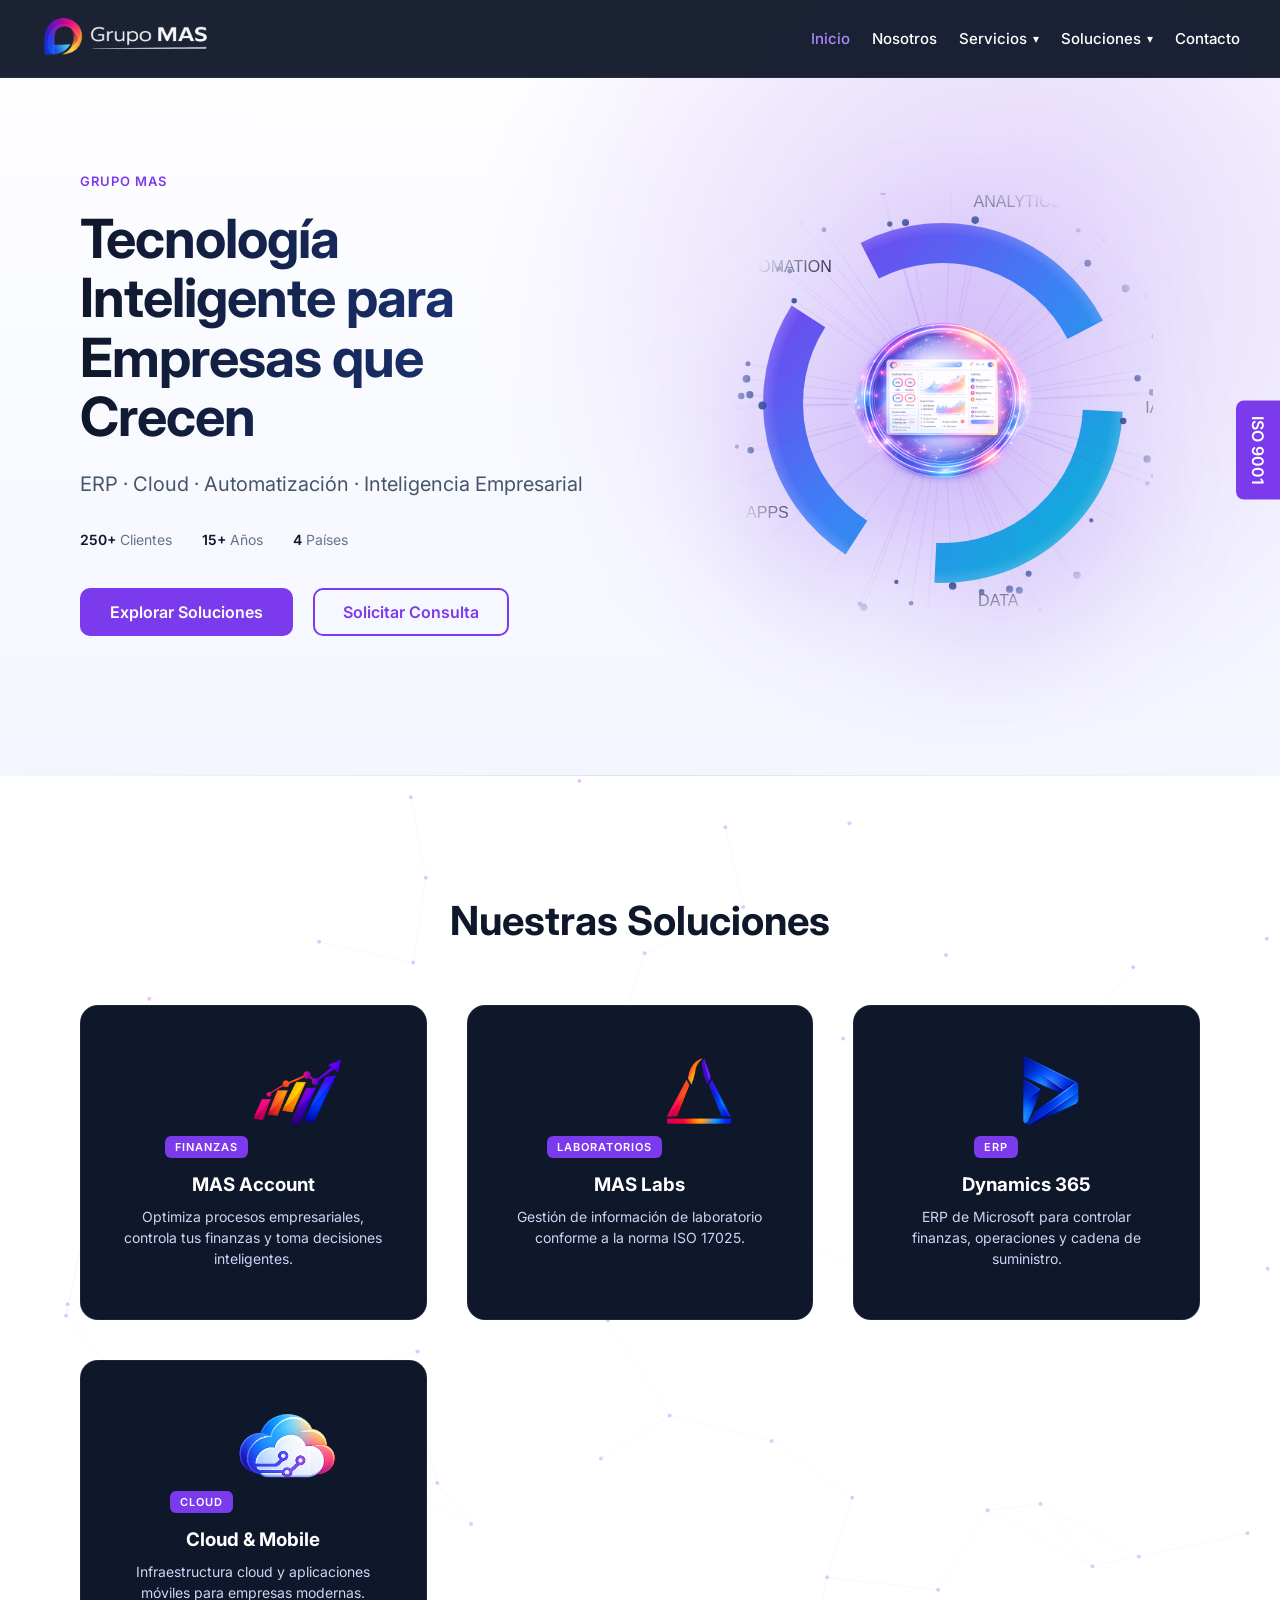
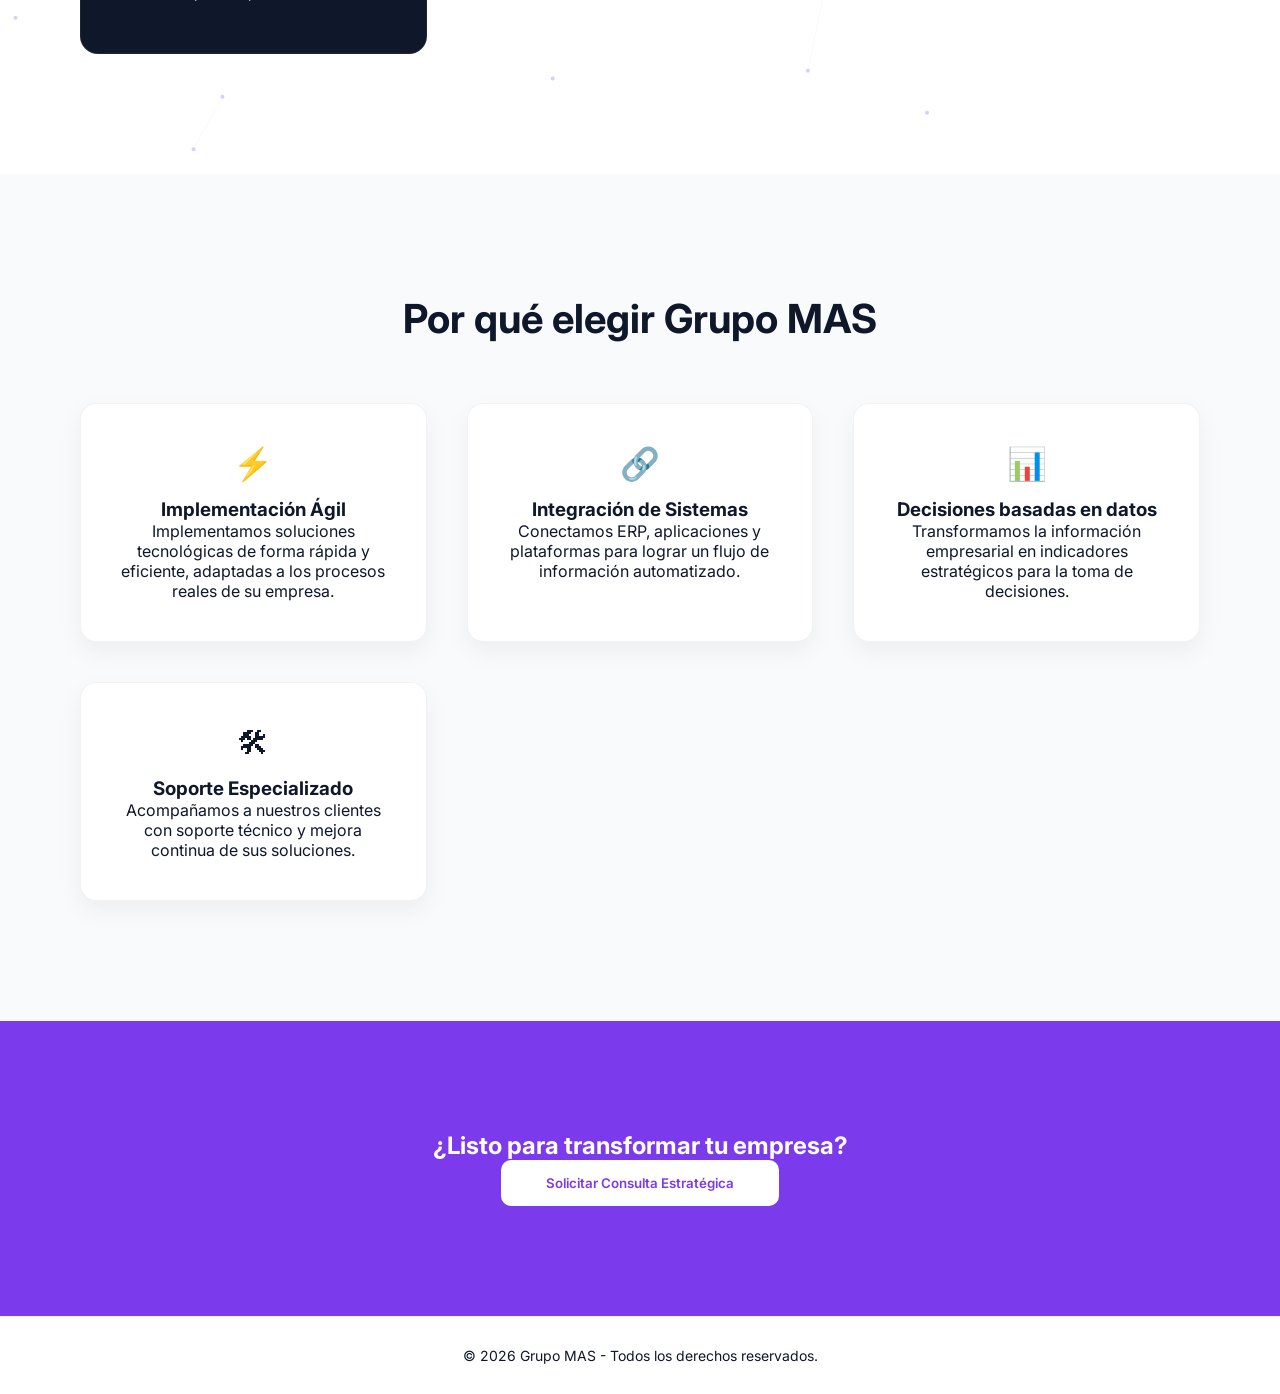
==== commit e7dd0902: "agregado de politicas de calidad" ====
--- a/grupomas_pro_website/index.html
+++ b/grupomas_pro_website/index.html
@@ -659,17 +659,17 @@
 
     <nav>
       <ul class="nav-links" id="navLinks">
-        <li><a href="index.html" class="active">Inicio</a></li>
+        <li><a href="https://grupomas.software" class="active">Inicio</a></li>
         <li><a href="Nosotros.html">Nosotros</a></li>
 
         <li class="has-dropdown">
-          <a href="servicios.html">Servicios <span class="arrow">▾</span></a>
+          <a href="Servicios.html">Servicios <span class="arrow">▾</span></a>
           <ul class="dropdown-menu">
-            <li><a href="servicios.html#adaptacion">Adaptación / Localización</a></li>
-            <li><a href="servicios.html#desarrollo">Desarrollo</a></li>
-            <li><a href="servicios.html#consultoria">Consultoría Funcional</a></li>
-            <li><a href="servicios.html#arca">Servicios ARCA</a></li>
-            <li><a href="servicios.html#movil">Desarrollo Móvil</a></li>
+            <li><a href="Servicios.html#adaptacion">Adaptación / Localización</a></li>
+            <li><a href="Servicios.html#desarrollo">Desarrollo</a></li>
+            <li><a href="Servicios.html#consultoria">Consultoría Funcional</a></li>
+            <li><a href="Servicios.html#arca">Servicios ARCA</a></li>
+            <li><a href="Servicios.html#movil">Desarrollo Móvil</a></li>
           </ul>
         </li>
 
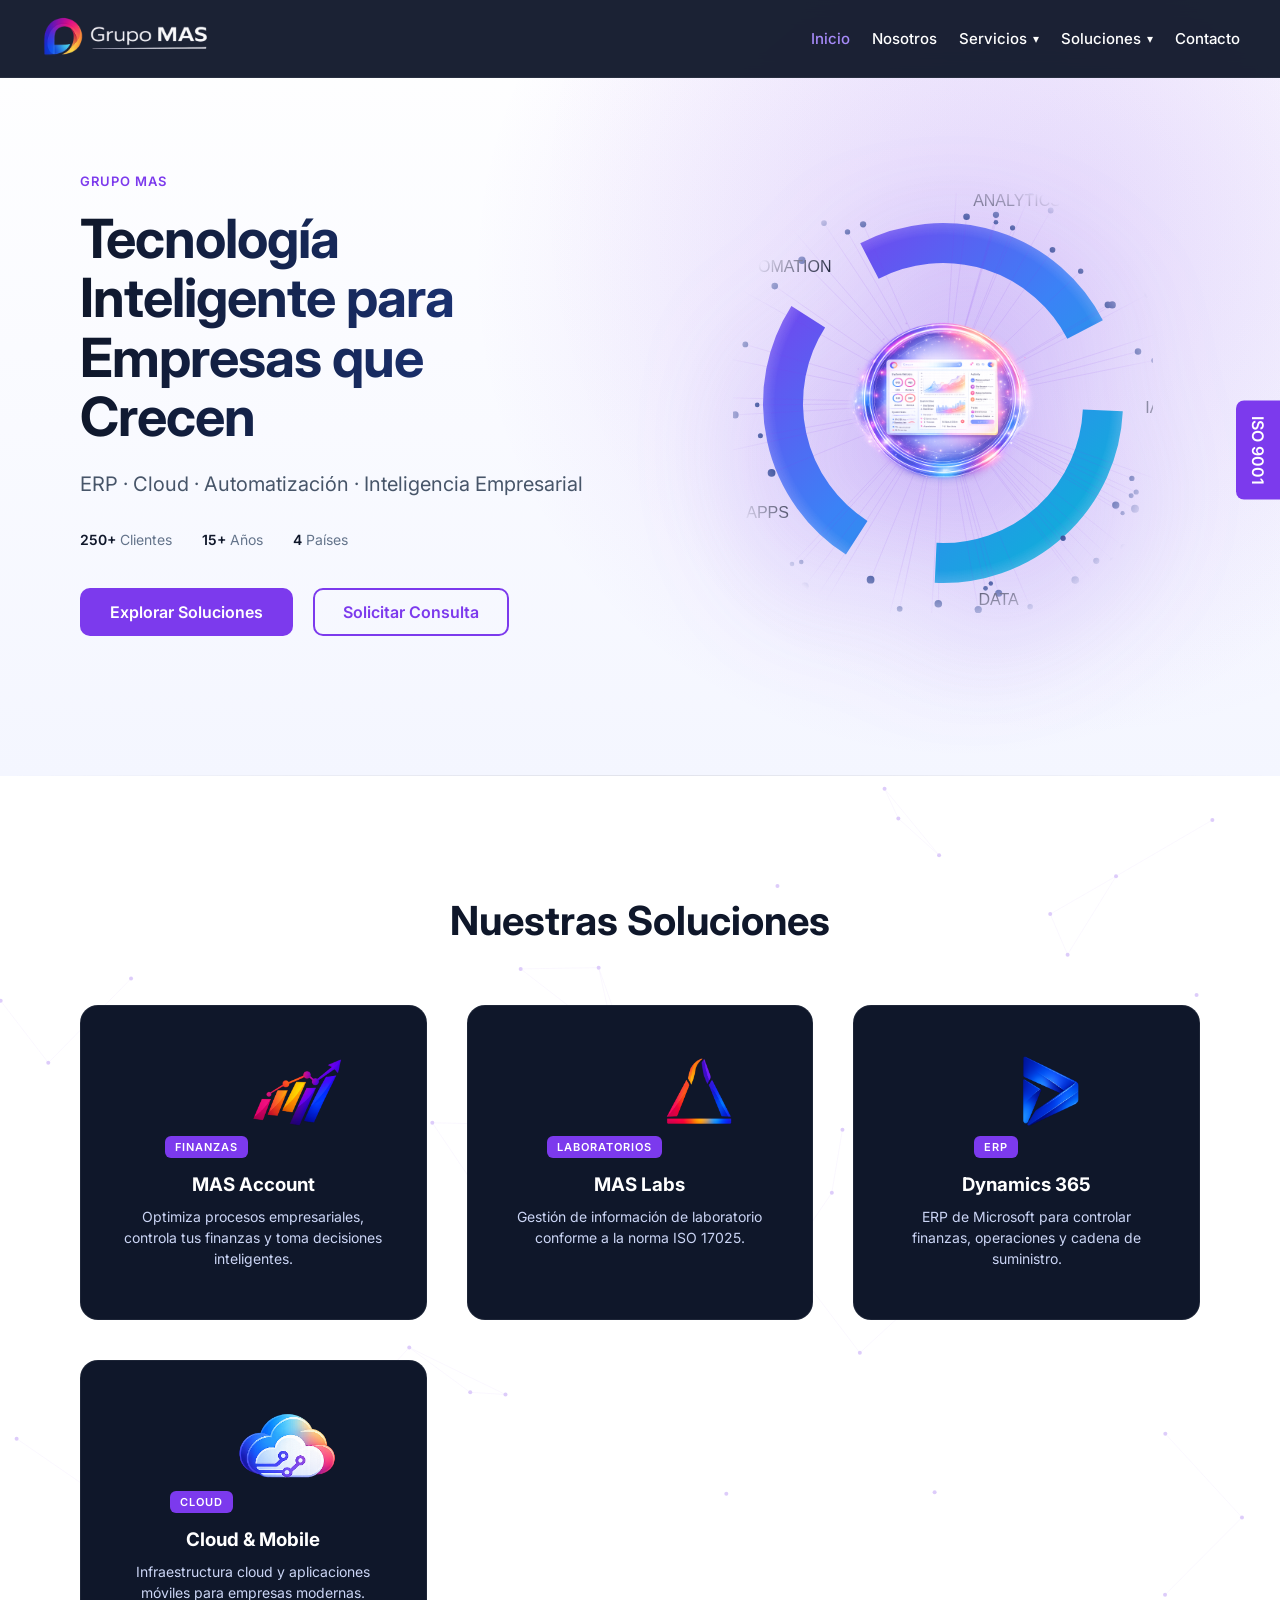
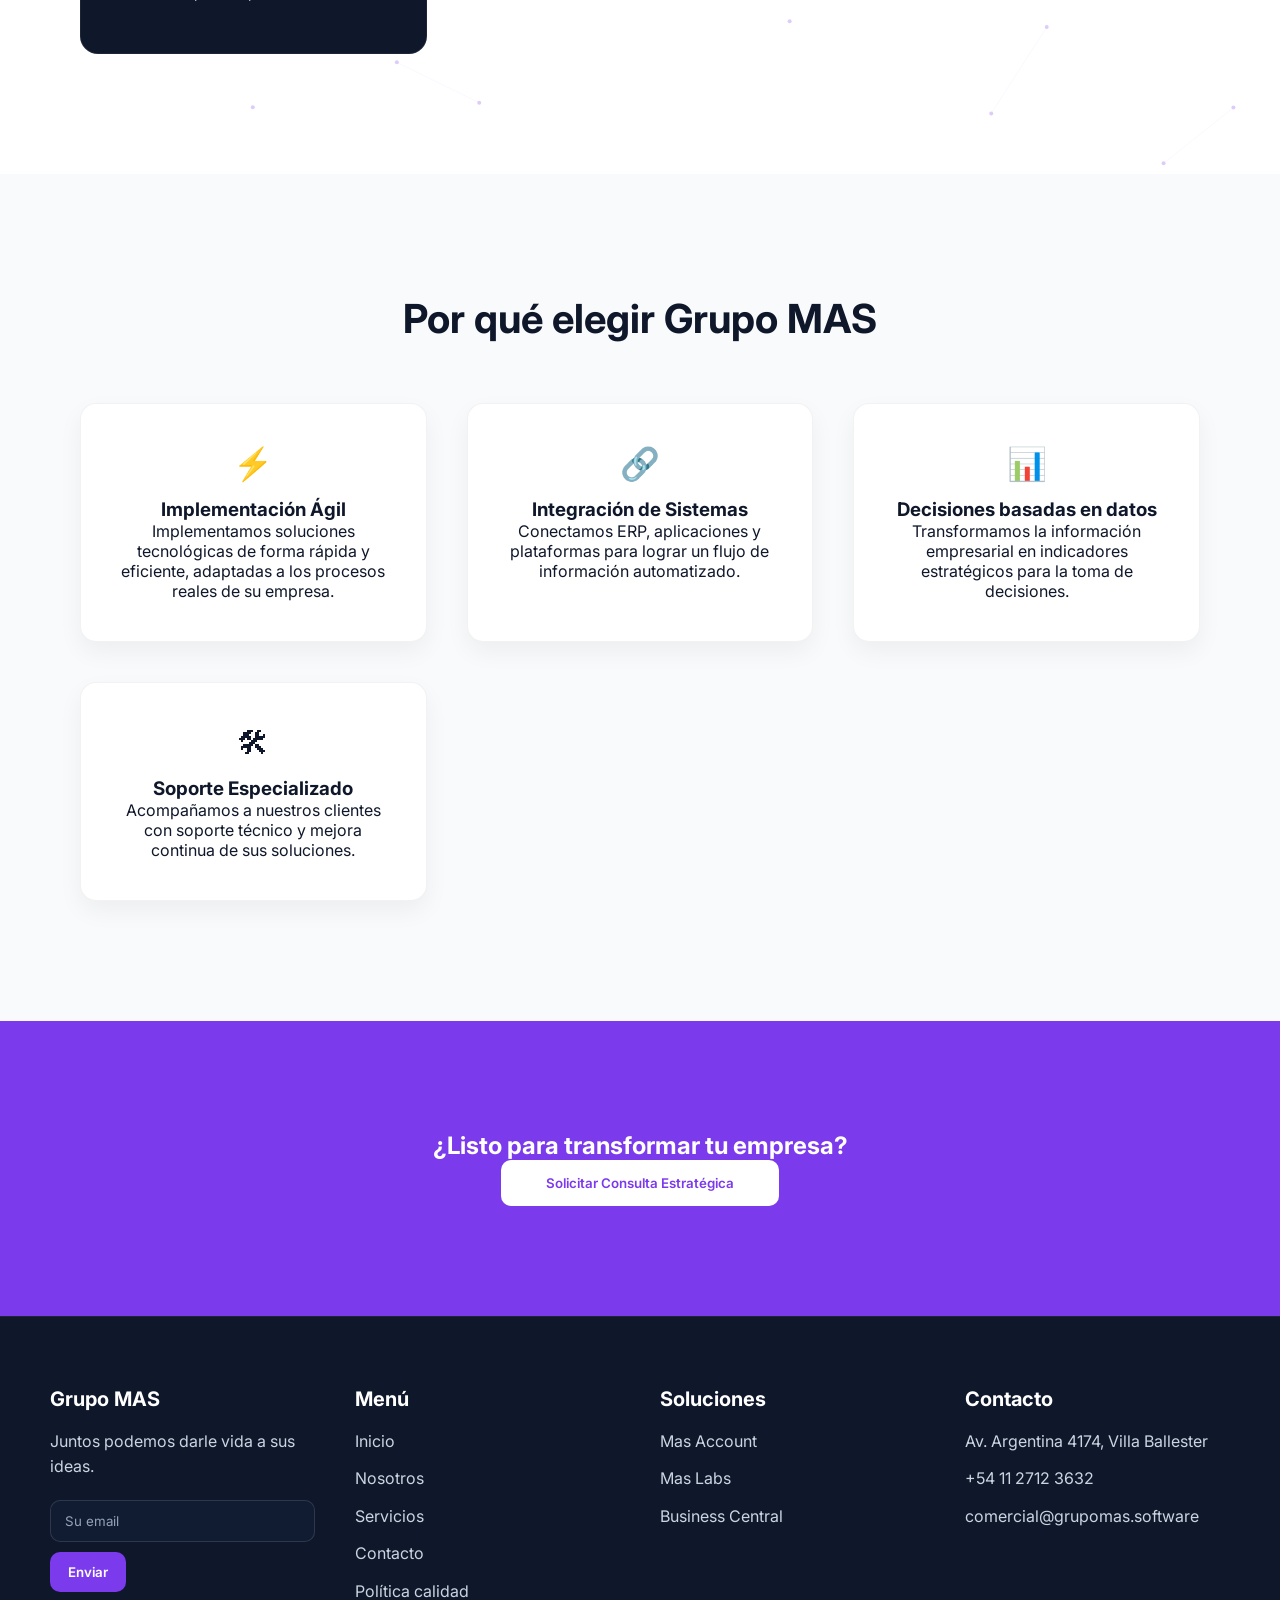
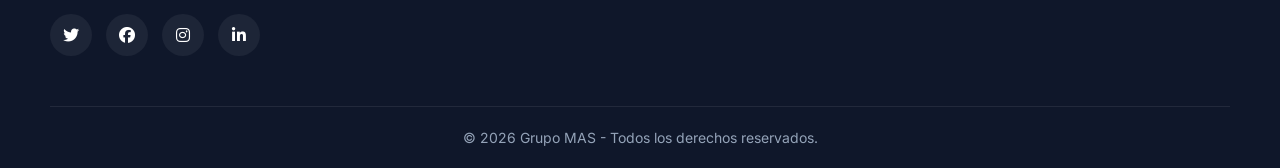
==== commit b4371042: "Generales" ====
--- a/grupomas_pro_website/index.html
+++ b/grupomas_pro_website/index.html
@@ -6,6 +6,7 @@
 <title>Grupo MAS | Tecnología Empresarial</title>
 
 <link href="https://fonts.googleapis.com/css2?family=Inter:wght@400;500;600;700&display=swap" rel="stylesheet">
+<link rel="stylesheet" href="https://cdnjs.cloudflare.com/ajax/libs/font-awesome/6.5.2/css/all.min.css">
 
 <style>
 /* ================= ISO LATERAL ================= */
@@ -493,20 +494,130 @@
 
 /* ================= FOOTER ================= */
 .footer{
-position:relative;
-padding:30px 50px;
+background:#0f172a;
+color:#e2e8f0;
+padding:70px 50px 0;
+border-top:1px solid rgba(255,255,255,0.06);
+text-align:left;
+}
+
+.container{
+max-width:1200px;
+margin:0 auto;
+width:100%;
+}
+
+.footer-grid{
+display:grid;
+grid-template-columns:repeat(4, minmax(0, 1fr));
+gap:40px;
+align-items:start;
+}
+
+.footer h3{
+font-size:20px;
+font-weight:700;
+margin-bottom:18px;
+color:#ffffff;
+}
+
+.footer p{
+color:#cbd5e1;
+line-height:1.6;
+margin-bottom:18px;
+}
+
+.footer ul{
+list-style:none;
+padding:0;
+margin:0;
+}
+
+.footer ul li{
+margin-bottom:12px;
+color:#cbd5e1;
+line-height:1.6;
+}
+
+.footer ul li a{
+color:#cbd5e1;
+transition:0.3s ease;
+}
+
+.footer ul li a:hover{
+color:#a78bfa;
+}
+
+.newsletter{
+display:flex;
+gap:10px;
+margin:20px 0 22px;
+flex-wrap:wrap;
+}
+
+.newsletter input{
+flex:1;
+min-width:220px;
+padding:12px 14px;
+border-radius:10px;
+border:1px solid rgba(255,255,255,0.12);
+background:#111c33;
+color:#ffffff;
+outline:none;
+}
+
+.newsletter input::placeholder{
+color:#94a3b8;
+}
+
+.newsletter button{
+padding:12px 18px;
+border:none;
+border-radius:10px;
+background:#7c3aed;
+color:#ffffff;
+font-weight:600;
+cursor:pointer;
+transition:0.3s ease;
+}
+
+.newsletter button:hover{
+background:#6d28d9;
+transform:translateY(-2px);
+}
+
+.social{
+display:flex;
+gap:14px;
+align-items:center;
+flex-wrap:wrap;
+}
+
+.social a{
+width:42px;
+height:42px;
+border-radius:50%;
+display:flex;
+align-items:center;
+justify-content:center;
+background:rgba(255,255,255,0.06);
+color:#ffffff;
+transition:0.3s ease;
+font-size:16px;
+}
+
+.social a:hover{
+background:#7c3aed;
+transform:translateY(-3px);
+}
+
+.footer-bottom{
+margin-top:50px;
+padding:22px 0;
+text-align:center;
+border-top:1px solid rgba(255,255,255,0.08);
+color:#94a3b8;
 font-size:14px;
-background:white;
-border-top:1px solid rgba(0,0,0,0.05);
-text-align:center;
-}
-
-.footer img{
-position:absolute;
-right:40px;
-top:50%;
-transform:translateY(-50%);
-height:100px;
 }
 
 /* ================= RESPONSIVE ================= */
@@ -525,10 +636,6 @@
 .hero-buttons{
 justify-content:center;
 flex-wrap:wrap;
-}
-
-.footer img{
-display:none;
 }
 }
 
@@ -588,6 +695,10 @@
 background:rgba(255,255,255,0.06);
 color:#c4b5fd;
 }
+
+.footer-grid{
+grid-template-columns:repeat(2, minmax(0, 1fr));
+}
 }
 
 @media (max-width: 820px){
@@ -618,6 +729,26 @@
 
 .iso-tab{
 display:none;
+}
+
+.footer{
+padding:55px 24px 0;
+}
+}
+
+@media (max-width: 640px){
+.footer-grid{
+grid-template-columns:1fr;
+gap:30px;
+}
+
+.newsletter{
+flex-direction:column;
+}
+
+.newsletter input,
+.newsletter button{
+width:100%;
 }
 }
 
@@ -683,8 +814,6 @@
         </li>
 
         <li><a href="contacto.html">Contacto</a></li>
-        
-        
       </ul>
     </nav>
   </div>
@@ -799,8 +928,59 @@
   <button onclick="window.location.href='contacto.html'">Solicitar Consulta Estratégica</button>
 </section>
 
+<!-- FOOTER -->
 <footer class="footer">
-  © 2026 Grupo MAS - Todos los derechos reservados.
+  <div class="container footer-grid">
+    <div>
+      <h3>Grupo MAS</h3>
+      <p>Juntos podemos darle vida a sus ideas.</p>
+
+      <form class="newsletter">
+        <input type="email" placeholder="Su email">
+        <button type="submit">Enviar</button>
+      </form>
+
+      <div class="social">
+        <a href="https://twitter.com/grupomas_soft?lang=en" target="_blank"><i class="fab fa-twitter"></i></a>
+        <a href="https://www.facebook.com/GrupoMAS.Software/reviews/" target="_blank"><i class="fab fa-facebook"></i></a>
+        <a href="https://www.instagram.com/grupomas.software/?hl=es-la" target="_blank"><i class="fab fa-instagram"></i></a>
+        <a href="https://www.linkedin.com/company/1153944/admin/" target="_blank"><i class="fab fa-linkedin-in"></i></a>
+      </div>
+    </div>
+
+    <div>
+      <h3>Menú</h3>
+      <ul>
+        <li><a href="https://grupomas.software/">Inicio</a></li>
+        <li><a href="Nosotros.html">Nosotros</a></li>
+        <li><a href="Servicios.html">Servicios</a></li>
+        <li><a href="contacto.html">Contacto</a></li>
+        <li><a href="politica-calidad.html">Política calidad</a></li>
+      </ul>
+    </div>
+
+    <div>
+      <h3>Soluciones</h3>
+      <ul>
+        <li><a href="https://www.masaccount.com.ar/" target="_blank">Mas Account</a></li>
+        <li><a href="https://www.maslabs.com.ar/" target="_blank">Mas Labs</a></li>
+        <li><a href="./solution/business-central.html">Business Central</a></li>
+      </ul>
+    </div>
+
+    <div>
+      <h3>Contacto</h3>
+      <ul>
+        <li>Av. Argentina 4174, Villa Ballester</li>
+        <li><a href="tel:+541127123632">+54 11 2712 3632</a></li>
+        <li><a href="mailto:comercial@grupomas.software">comercial@grupomas.software</a></li>
+      </ul>
+    </div>
+  </div>
+
+  <div class="footer-bottom">
+    © 2026 Grupo MAS - Todos los derechos reservados.
+  </div>
 </footer>
 
 <script>
